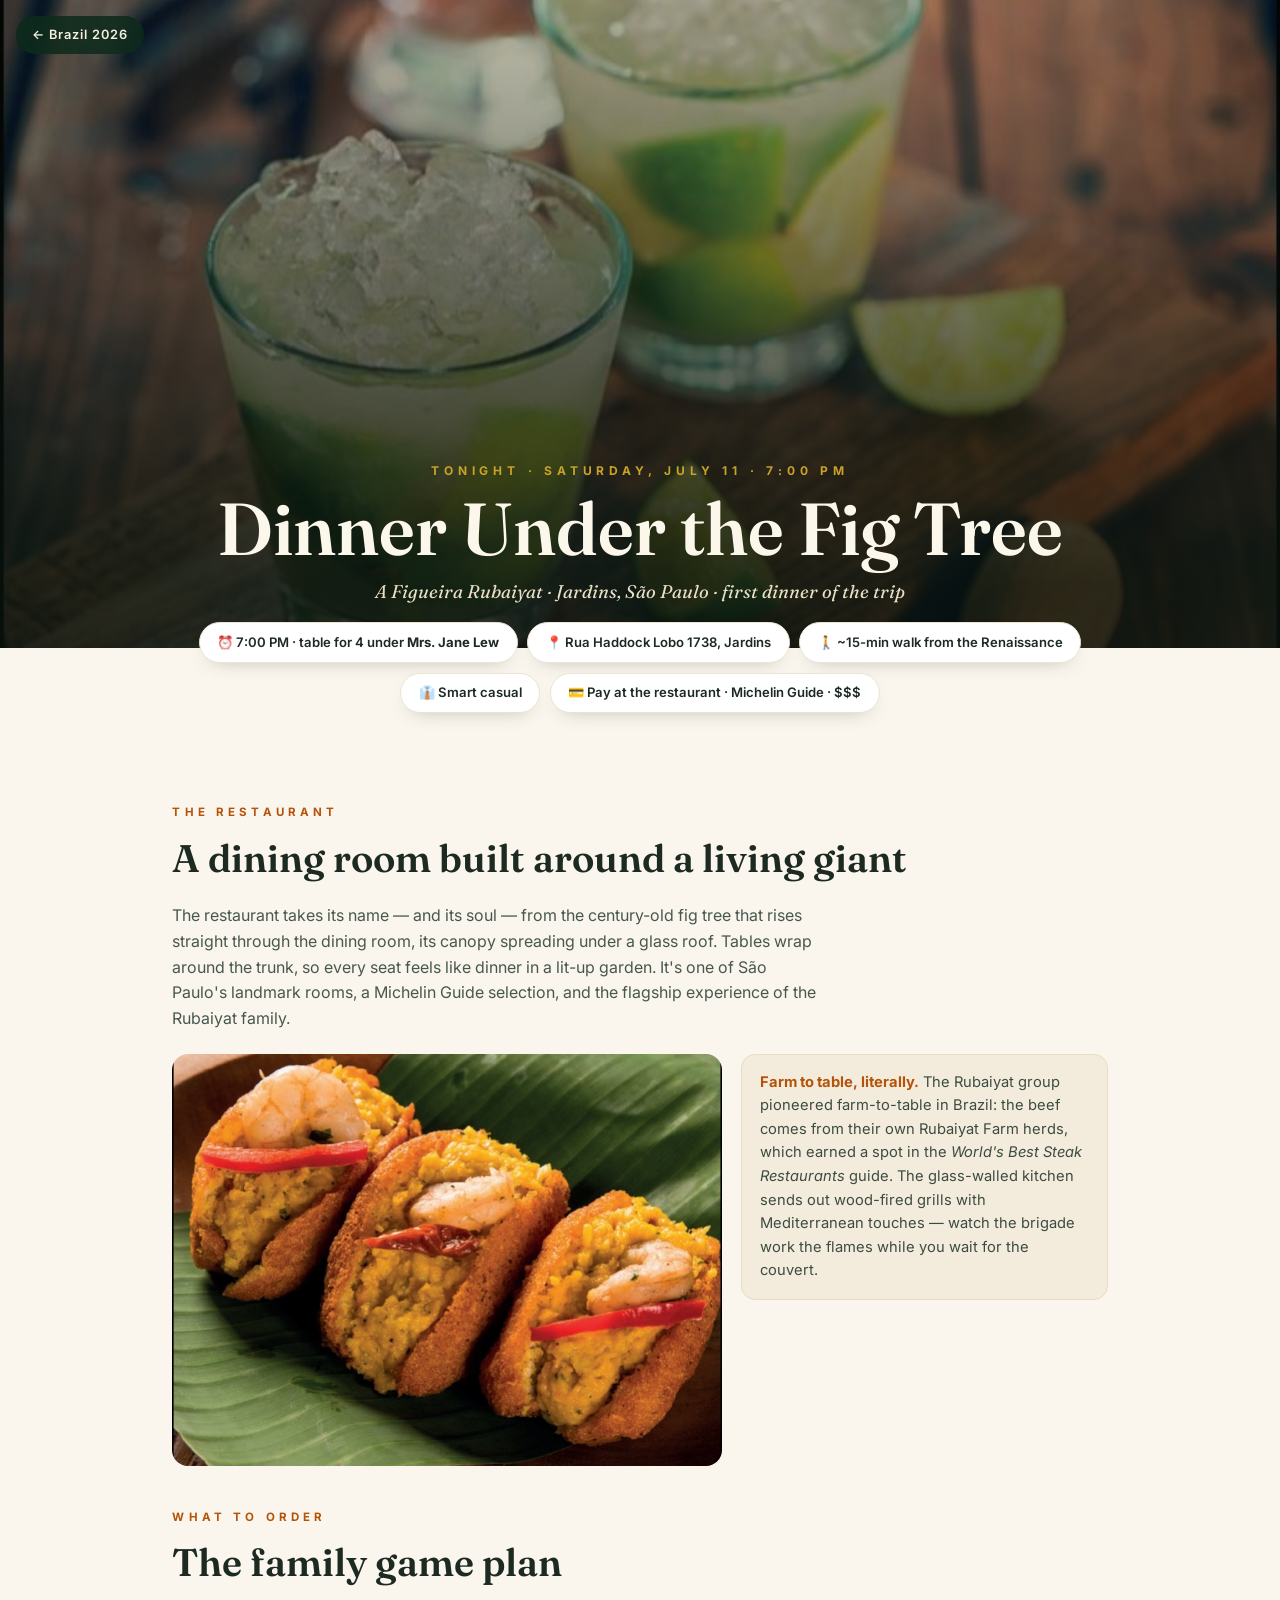
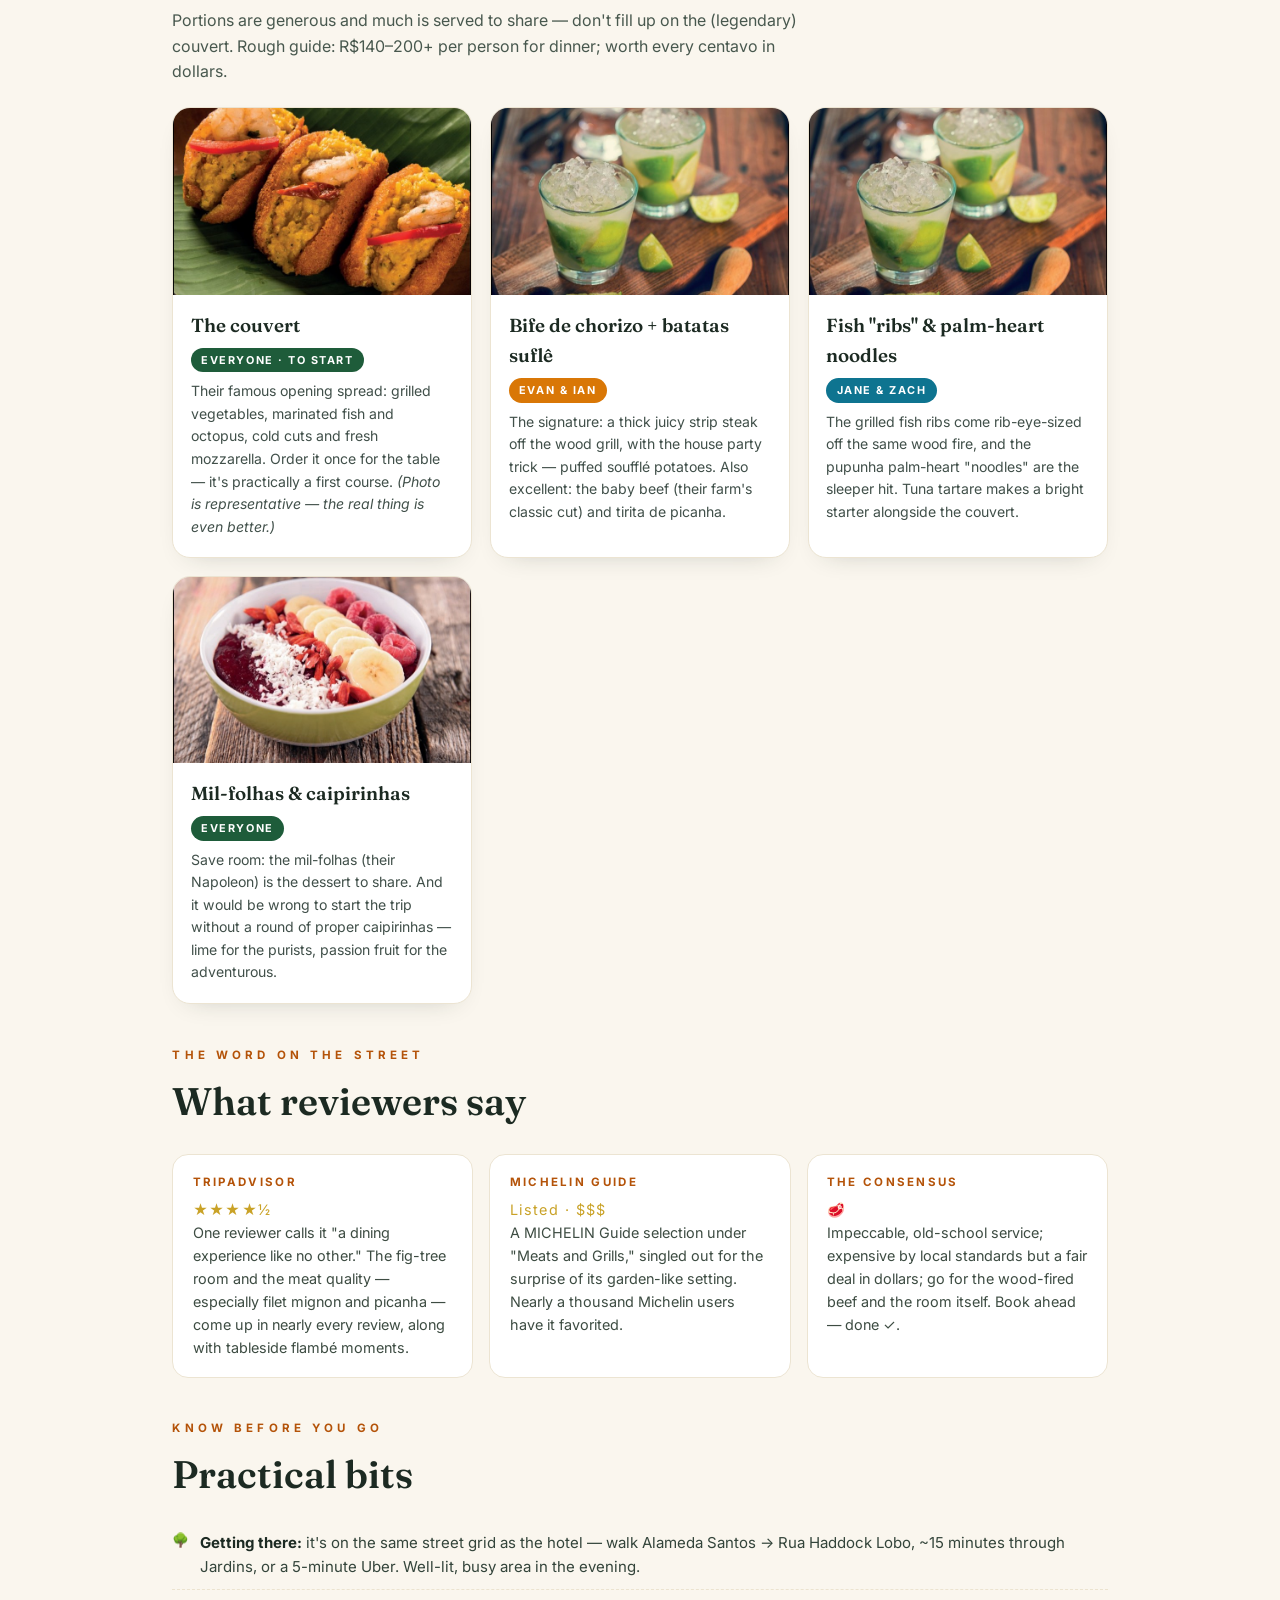
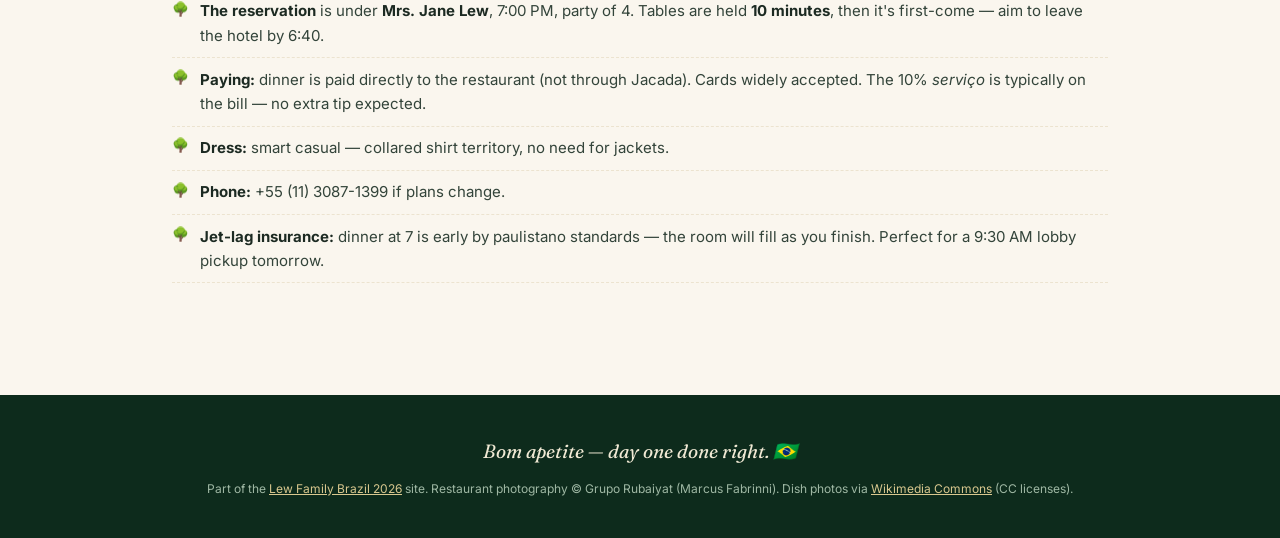
==== figueira-dinner.html @ ae5a6d8d "Add files via upload" ====
<!DOCTYPE html>
<html lang="en">
<head>
<meta charset="UTF-8">
<meta name="viewport" content="width=device-width, initial-scale=1.0">
<title>Dinner Under the Fig Tree — Figueira Rubaiyat · Brazil 2026</title>
<meta name="description" content="Tonight's dinner guide: Figueira Rubaiyat, São Paulo — what to order, what to know, how to get there.">
<link rel="preconnect" href="https://fonts.googleapis.com">
<link rel="preconnect" href="https://fonts.gstatic.com" crossorigin>
<link href="https://fonts.googleapis.com/css2?family=Fraunces:ital,opsz,wght@0,9..144,300;0,9..144,400;0,9..144,600;1,9..144,300&family=Inter:wght@300;400;500;600;700&display=swap" rel="stylesheet">
<link rel="icon" href="data:image/svg+xml,<svg xmlns='http://www.w3.org/2000/svg' viewBox='0 0 100 100'><text y='.9em' font-size='90'>🌳</text></svg>">
<style>
:root{--cream:#faf6ee;--cream2:#f3ecdd;--ink:#1c2a22;--ink-soft:#48584e;--green:#1e5c3a;--green-deep:#0d2b1c;
  --gold:#c9a227;--terra:#b45309;--sp:#d97706;--serif:'Fraunces',Georgia,serif;--sans:'Inter',system-ui,sans-serif}
*{margin:0;padding:0;box-sizing:border-box}
html{scroll-behavior:smooth}
body{font-family:var(--sans);background:var(--cream);color:var(--ink);line-height:1.6;-webkit-font-smoothing:antialiased}
img{display:block;max-width:100%}
a{color:var(--green)}

.back{position:fixed;top:1rem;left:1rem;z-index:20;background:rgba(13,43,28,.85);backdrop-filter:blur(8px);color:#f5efdf;
  text-decoration:none;font-size:.8rem;font-weight:600;letter-spacing:.08em;padding:.55rem 1rem;border-radius:999px}
.back:hover{background:var(--green)}

header{position:relative;min-height:72svh;display:flex;align-items:flex-end;color:#fbf7ea;overflow:hidden}
header .bg{position:absolute;inset:0;width:100%;height:100%;object-fit:cover}
header .shade{position:absolute;inset:0;background:linear-gradient(180deg,rgba(10,20,14,.25),rgba(8,18,12,.85) 90%)}
header .inner{position:relative;z-index:2;max-width:900px;margin:0 auto;padding:3rem 1.4rem 2.6rem;text-align:center;width:100%}
.kicker{font-size:.75rem;letter-spacing:.4em;text-transform:uppercase;color:var(--gold);font-weight:700}
h1{font-family:var(--serif);font-weight:600;font-size:clamp(2.4rem,7vw,4.6rem);line-height:1.05;margin:.6rem 0}
.sub{font-family:var(--serif);font-style:italic;font-size:1.15rem;color:#e8dfc6}

.facts{display:flex;flex-wrap:wrap;justify-content:center;gap:.6rem;max-width:1000px;margin:-1.6rem auto 0;position:relative;z-index:3;padding:0 1rem}
.fact{background:#fff;border:1px solid #ece4d2;border-radius:999px;padding:.55rem 1.1rem;font-size:.82rem;font-weight:600;box-shadow:0 8px 20px -12px rgba(28,42,34,.35)}
.fact span{color:var(--terra)}

main{max-width:980px;margin:0 auto;padding:3rem 1.4rem}
.eyebrow{font-size:.72rem;letter-spacing:.36em;text-transform:uppercase;color:var(--terra);font-weight:700;margin-top:2.6rem}
h2{font-family:var(--serif);font-weight:600;font-size:clamp(1.6rem,4vw,2.4rem);margin:.4rem 0 .9rem}
p.lede{color:var(--ink-soft);max-width:65ch}

.duo{display:grid;grid-template-columns:1.2fr .8fr;gap:1.2rem;margin-top:1.4rem;align-items:start}
@media(max-width:760px){.duo{grid-template-columns:1fr}}
.duo img{border-radius:16px;width:100%;aspect-ratio:4/3;object-fit:cover}
.note{background:var(--cream2);border:1px solid #e7dcc2;border-radius:14px;padding:1rem 1.1rem;font-size:.92rem;color:#3d4c42}
.note b{color:var(--terra)}

.dishes{display:grid;grid-template-columns:repeat(auto-fit,minmax(270px,1fr));gap:1.1rem;margin-top:1.4rem}
.dish{background:#fff;border:1px solid #ece4d2;border-radius:18px;overflow:hidden;box-shadow:0 10px 26px -18px rgba(28,42,34,.3)}
.dish img{width:100%;aspect-ratio:16/10;object-fit:cover}
.dish .tx{padding:1rem 1.1rem 1.2rem}
.dish h3{font-family:var(--serif);font-size:1.18rem;font-weight:600}
.dish .who{display:inline-block;font-size:.68rem;font-weight:700;letter-spacing:.14em;text-transform:uppercase;color:#fff;background:var(--sp);
  border-radius:999px;padding:.22rem .65rem;margin:.45rem 0 .5rem}
.dish .who.sea{background:#0e7490}
.dish .who.all{background:var(--green)}
.dish p{font-size:.88rem;color:#41504a}

.reviews{display:grid;grid-template-columns:repeat(auto-fit,minmax(250px,1fr));gap:1rem;margin-top:1.4rem}
.rev{background:#fff;border:1px solid #ece4d2;border-radius:16px;padding:1.1rem 1.2rem;font-size:.9rem;color:#3d4c42}
.rev b{display:block;font-size:.72rem;letter-spacing:.2em;text-transform:uppercase;color:var(--terra);margin-bottom:.4rem}
.rev .stars{color:var(--gold);letter-spacing:.1em}

ul.know{list-style:none;margin-top:1rem}
ul.know li{padding:.6rem 0 .6rem 1.7rem;position:relative;border-bottom:1px dashed #ece3cf;font-size:.94rem;color:#33443a}
ul.know li::before{content:'🌳';position:absolute;left:0;top:.55rem;font-size:.85rem}
ul.know li b{color:var(--ink)}

footer{margin-top:4rem;background:var(--green-deep);color:#9fb8a4;text-align:center;padding:2.4rem 1.4rem;font-size:.75rem;line-height:1.8}
footer a{color:#d9c88f}
.sig{font-family:var(--serif);font-style:italic;font-size:1.2rem;color:#f0e9d4;margin-bottom:.6rem}
</style>
</head>
<body>

<a class="back" href="index.html">← Brazil 2026</a>

<header>
  <img class="bg" src="https://gruporubaiyat.com/api/uploads/ambiente-figueira-marcus-fabrinni-12_25.webp"
       onerror="this.onerror=null;this.src='assets/caipirinha.jpg'" alt="The dining room built around the century-old fig tree">
  <div class="shade"></div>
  <div class="inner">
    <div class="kicker">Tonight · Saturday, July 11 · 7:00 PM</div>
    <h1>Dinner Under the Fig&nbsp;Tree</h1>
    <div class="sub">A Figueira Rubaiyat · Jardins, São Paulo · first dinner of the trip</div>
  </div>
</header>

<div class="facts">
  <div class="fact"><span>⏰</span> 7:00 PM · table for 4 under <b>Mrs. Jane Lew</b></div>
  <div class="fact"><span>📍</span> Rua Haddock Lobo 1738, Jardins</div>
  <div class="fact"><span>🚶</span> ~15-min walk from the Renaissance</div>
  <div class="fact"><span>👔</span> Smart casual</div>
  <div class="fact"><span>💳</span> Pay at the restaurant · Michelin Guide · $$$</div>
</div>

<main>
  <div class="eyebrow">The Restaurant</div>
  <h2>A dining room built around a living giant</h2>
  <p class="lede">The restaurant takes its name — and its soul — from the century-old fig tree that rises straight through the dining room, its canopy spreading under a glass roof. Tables wrap around the trunk, so every seat feels like dinner in a lit-up garden. It's one of São Paulo's landmark rooms, a Michelin Guide selection, and the flagship experience of the Rubaiyat family.</p>
  <div class="duo">
    <img src="https://gruporubaiyat.com/api/uploads/forno-figueira-marcus-fabrinni-4-12_25.webp"
         onerror="this.onerror=null;this.src='assets/street-food.jpg'" alt="The wood-fired oven and glass-walled kitchen">
    <div class="note"><b>Farm to table, literally.</b> The Rubaiyat group pioneered farm-to-table in Brazil: the beef comes from their own Rubaiyat Farm herds, which earned a spot in the <i>World's Best Steak Restaurants</i> guide. The glass-walled kitchen sends out wood-fired grills with Mediterranean touches — watch the brigade work the flames while you wait for the couvert.</div>
  </div>

  <div class="eyebrow">What to Order</div>
  <h2>The family game plan</h2>
  <p class="lede">Portions are generous and much is served to share — don't fill up on the (legendary) couvert. Rough guide: R$140–200+ per person for dinner; worth every centavo in dollars.</p>
  <div class="dishes">
    <div class="dish">
      <img src="https://commons.wikimedia.org/wiki/Special:FilePath/Antipasti2.JPG?width=900"
           onerror="this.onerror=null;this.src='assets/street-food.jpg'" alt="Antipasto-style platter with marinated seafood, mozzarella and vegetables (representative)">
      <div class="tx"><h3>The couvert</h3><span class="who all">Everyone · to start</span>
      <p>Their famous opening spread: grilled vegetables, marinated fish and octopus, cold cuts and fresh mozzarella. Order it once for the table — it's practically a first course. <i>(Photo is representative — the real thing is even better.)</i></p></div>
    </div>
    <div class="dish">
      <img src="https://commons.wikimedia.org/wiki/Special:FilePath/Bife_de_chorizo_a_punto_02.jpg?width=900"
           onerror="this.onerror=null;this.src='assets/caipirinha.jpg'" alt="Bife de chorizo">
      <div class="tx"><h3>Bife de chorizo + batatas suflê</h3><span class="who">Evan &amp; Ian</span>
      <p>The signature: a thick juicy strip steak off the wood grill, with the house party trick — puffed soufflé potatoes. Also excellent: the baby beef (their farm's classic cut) and tirita de picanha.</p></div>
    </div>
    <div class="dish">
      <img src="https://commons.wikimedia.org/wiki/Special:FilePath/Picanha_brazil.JPG?width=900"
           onerror="this.onerror=null;this.src='assets/caipirinha.jpg'" alt="Picanha plated">
      <div class="tx"><h3>Fish "ribs" &amp; palm-heart noodles</h3><span class="who sea">Jane &amp; Zach</span>
      <p>The grilled fish ribs come rib-eye-sized off the same wood fire, and the pupunha palm-heart "noodles" are the sleeper hit. Tuna tartare makes a bright starter alongside the couvert.</p></div>
    </div>
    <div class="dish">
      <img src="https://commons.wikimedia.org/wiki/Special:FilePath/Mille-feuille_structure.jpg?width=900"
           onerror="this.onerror=null;this.src='assets/acai-bowl.jpg'" alt="Mille-feuille layers">
      <div class="tx"><h3>Mil-folhas &amp; caipirinhas</h3><span class="who all">Everyone</span>
      <p>Save room: the mil-folhas (their Napoleon) is the dessert to share. And it would be wrong to start the trip without a round of proper caipirinhas — lime for the purists, passion fruit for the adventurous.</p></div>
    </div>
  </div>

  <div class="eyebrow">The Word on the Street</div>
  <h2>What reviewers say</h2>
  <div class="reviews">
    <div class="rev"><b>Tripadvisor</b><span class="stars">★★★★½</span><br>One reviewer calls it "a dining experience like no other." The fig-tree room and the meat quality — especially filet mignon and picanha — come up in nearly every review, along with tableside flambé moments.</div>
    <div class="rev"><b>Michelin Guide</b><span class="stars">Listed · $$$</span><br>A MICHELIN Guide selection under "Meats and Grills," singled out for the surprise of its garden-like setting. Nearly a thousand Michelin users have it favorited.</div>
    <div class="rev"><b>The consensus</b><span class="stars">🥩</span><br>Impeccable, old-school service; expensive by local standards but a fair deal in dollars; go for the wood-fired beef and the room itself. Book ahead — done ✓.</div>
  </div>

  <div class="eyebrow">Know Before You Go</div>
  <h2>Practical bits</h2>
  <ul class="know">
    <li><b>Getting there:</b> it's on the same street grid as the hotel — walk Alameda Santos → Rua Haddock Lobo, ~15 minutes through Jardins, or a 5-minute Uber. Well-lit, busy area in the evening.</li>
    <li><b>The reservation</b> is under <b>Mrs. Jane Lew</b>, 7:00 PM, party of 4. Tables are held <b>10 minutes</b>, then it's first-come — aim to leave the hotel by 6:40.</li>
    <li><b>Paying:</b> dinner is paid directly to the restaurant (not through Jacada). Cards widely accepted. The 10% <i>serviço</i> is typically on the bill — no extra tip expected.</li>
    <li><b>Dress:</b> smart casual — collared shirt territory, no need for jackets.</li>
    <li><b>Phone:</b> +55 (11) 3087-1399 if plans change.</li>
    <li><b>Jet-lag insurance:</b> dinner at 7 is early by paulistano standards — the room will fill as you finish. Perfect for a 9:30 AM lobby pickup tomorrow.</li>
  </ul>
</main>

<footer>
  <div class="sig">Bom apetite — day one done right. 🇧🇷</div>
  Part of the <a href="index.html">Lew Family Brazil 2026</a> site. Restaurant photography © Grupo Rubaiyat (Marcus Fabrinni).
  Dish photos via <a href="https://commons.wikimedia.org">Wikimedia Commons</a> (CC licenses).
</footer>

</body>
</html>
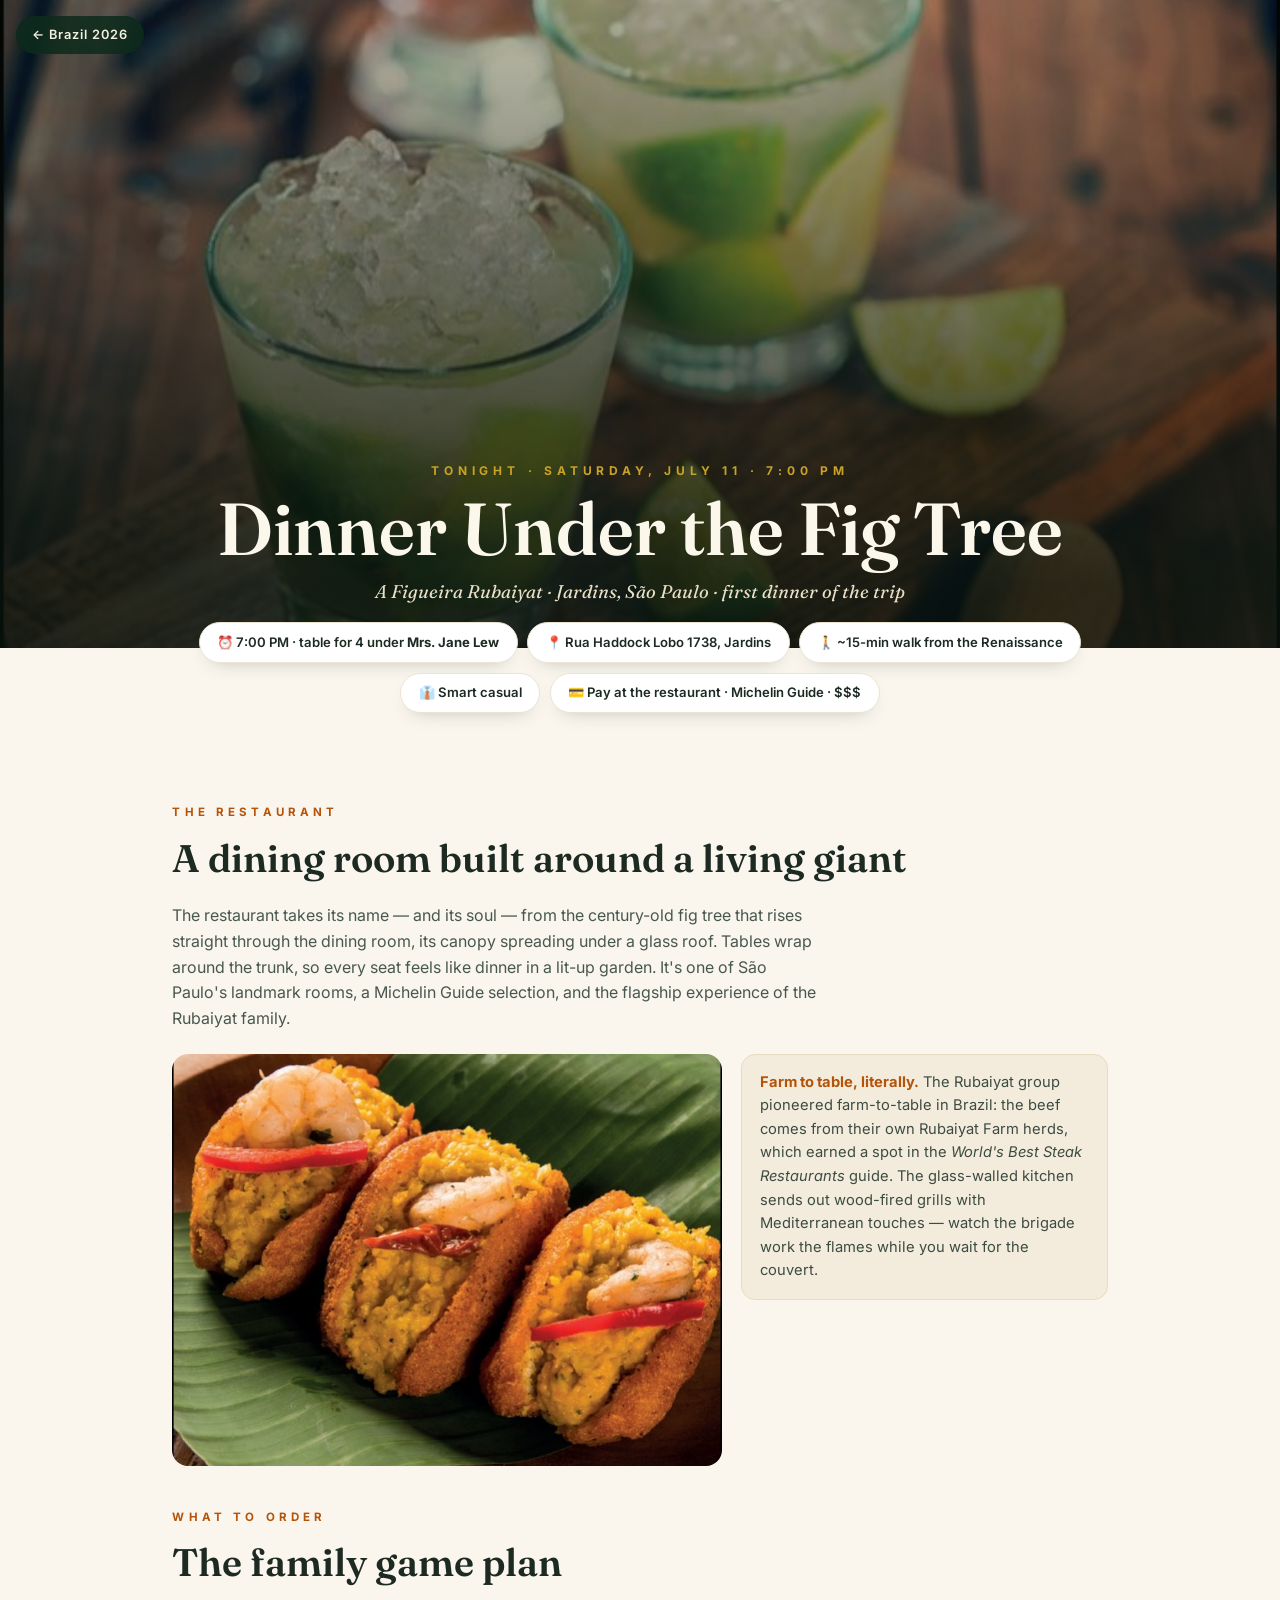
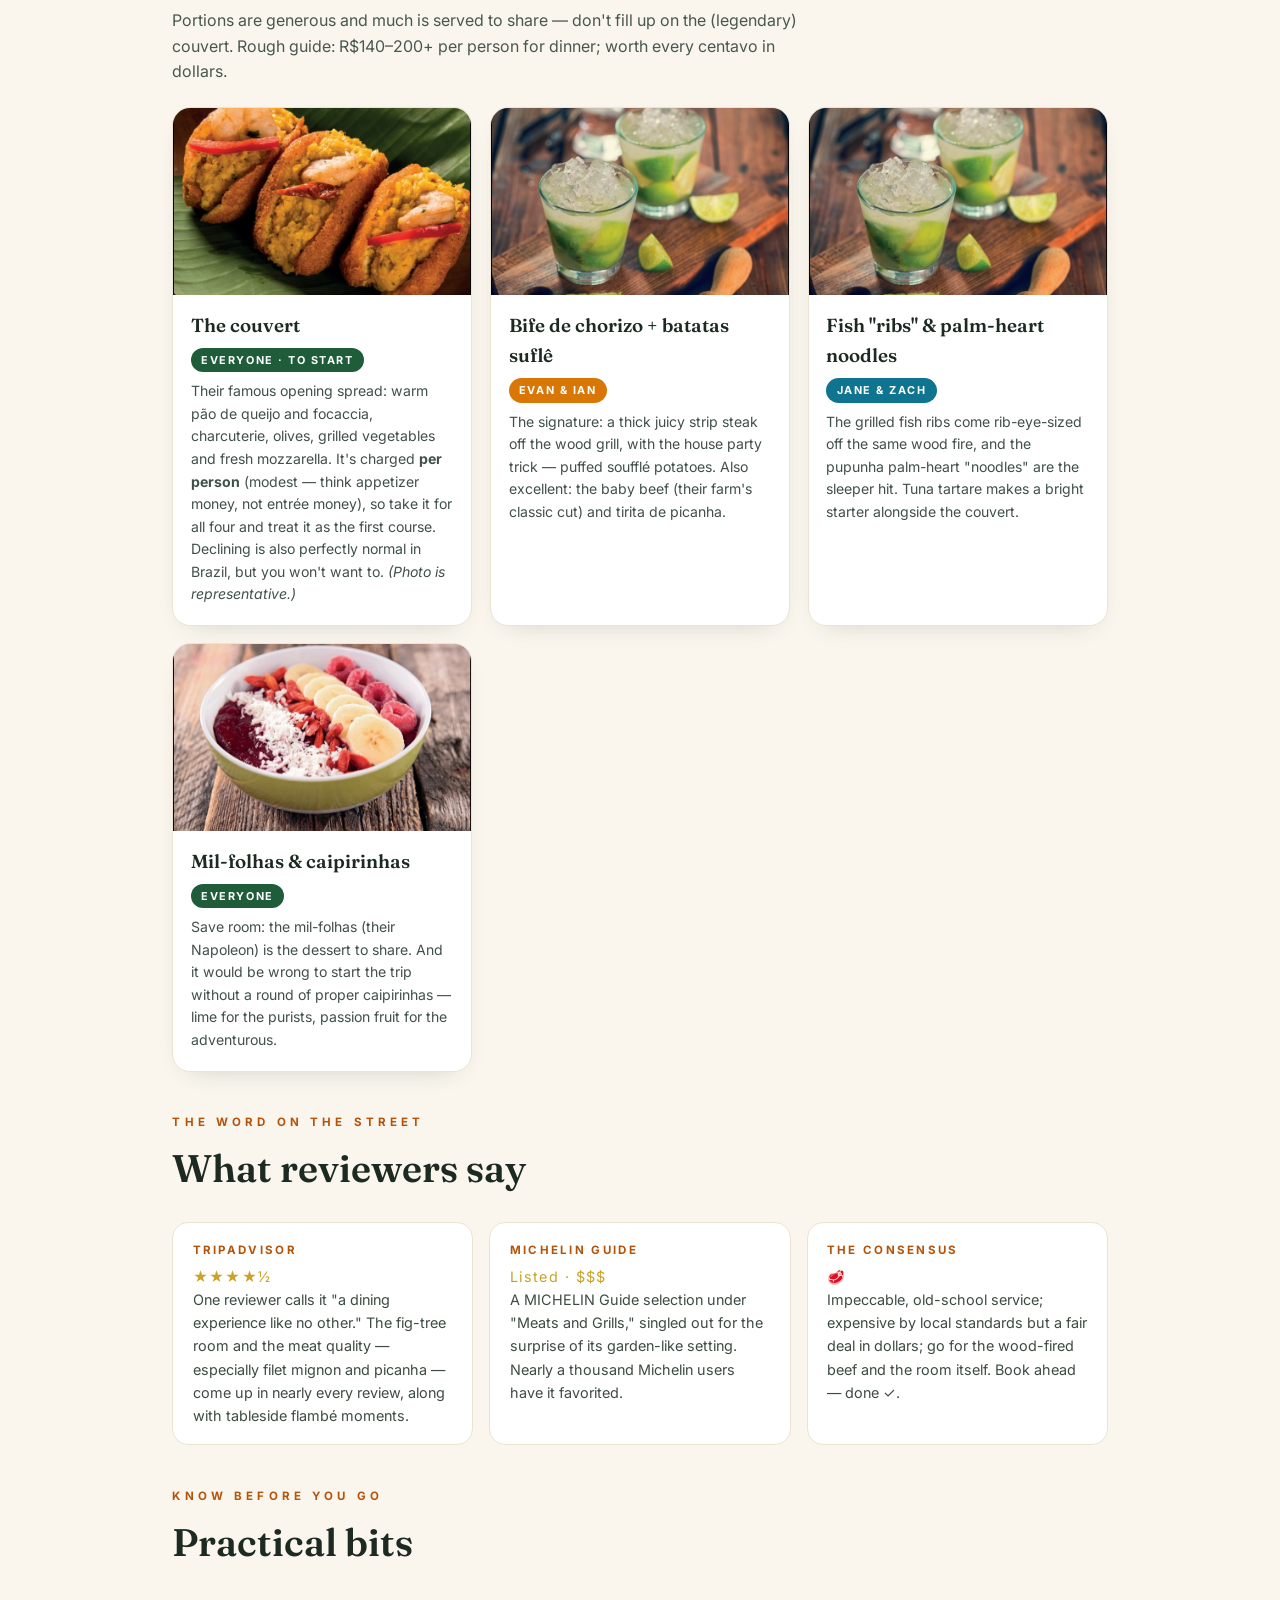
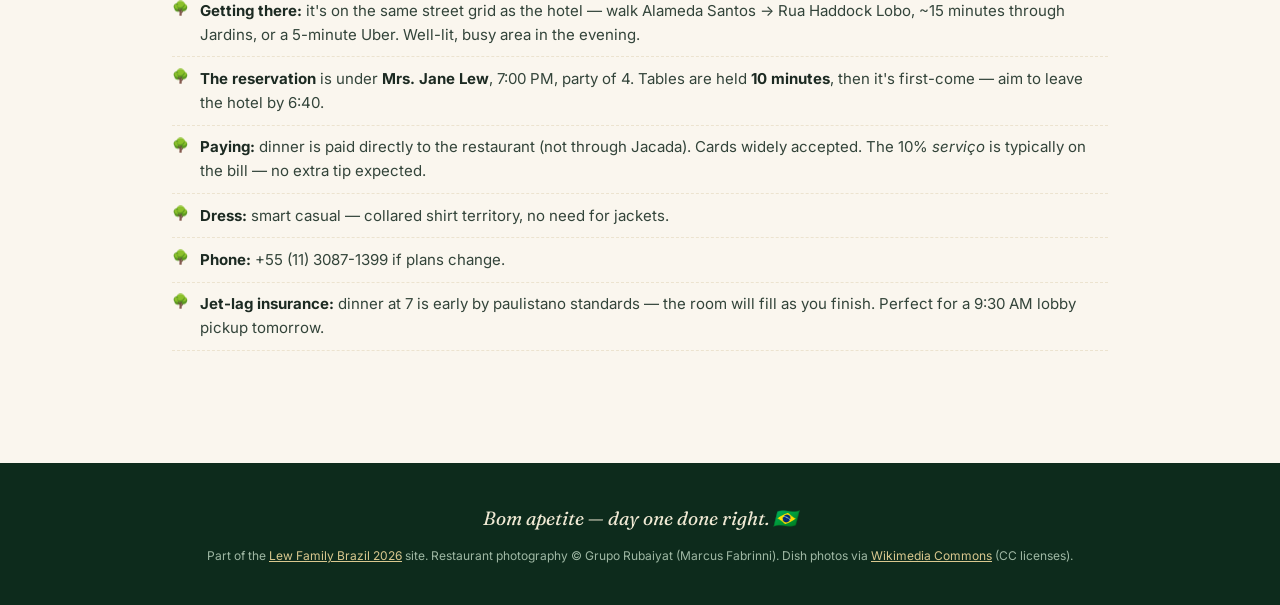
==== commit 9fc9b997: "Add files via upload" ====
--- a/figueira-dinner.html
+++ b/figueira-dinner.html
@@ -112,7 +112,7 @@
       <img src="https://commons.wikimedia.org/wiki/Special:FilePath/Antipasti2.JPG?width=900"
            onerror="this.onerror=null;this.src='assets/street-food.jpg'" alt="Antipasto-style platter with marinated seafood, mozzarella and vegetables (representative)">
       <div class="tx"><h3>The couvert</h3><span class="who all">Everyone · to start</span>
-      <p>Their famous opening spread: grilled vegetables, marinated fish and octopus, cold cuts and fresh mozzarella. Order it once for the table — it's practically a first course. <i>(Photo is representative — the real thing is even better.)</i></p></div>
+      <p>Their famous opening spread: warm pão de queijo and focaccia, charcuterie, olives, grilled vegetables and fresh mozzarella. It's charged <b>per person</b> (modest — think appetizer money, not entrée money), so take it for all four and treat it as the first course. Declining is also perfectly normal in Brazil, but you won't want to. <i>(Photo is representative.)</i></p></div>
     </div>
     <div class="dish">
       <img src="https://commons.wikimedia.org/wiki/Special:FilePath/Bife_de_chorizo_a_punto_02.jpg?width=900"
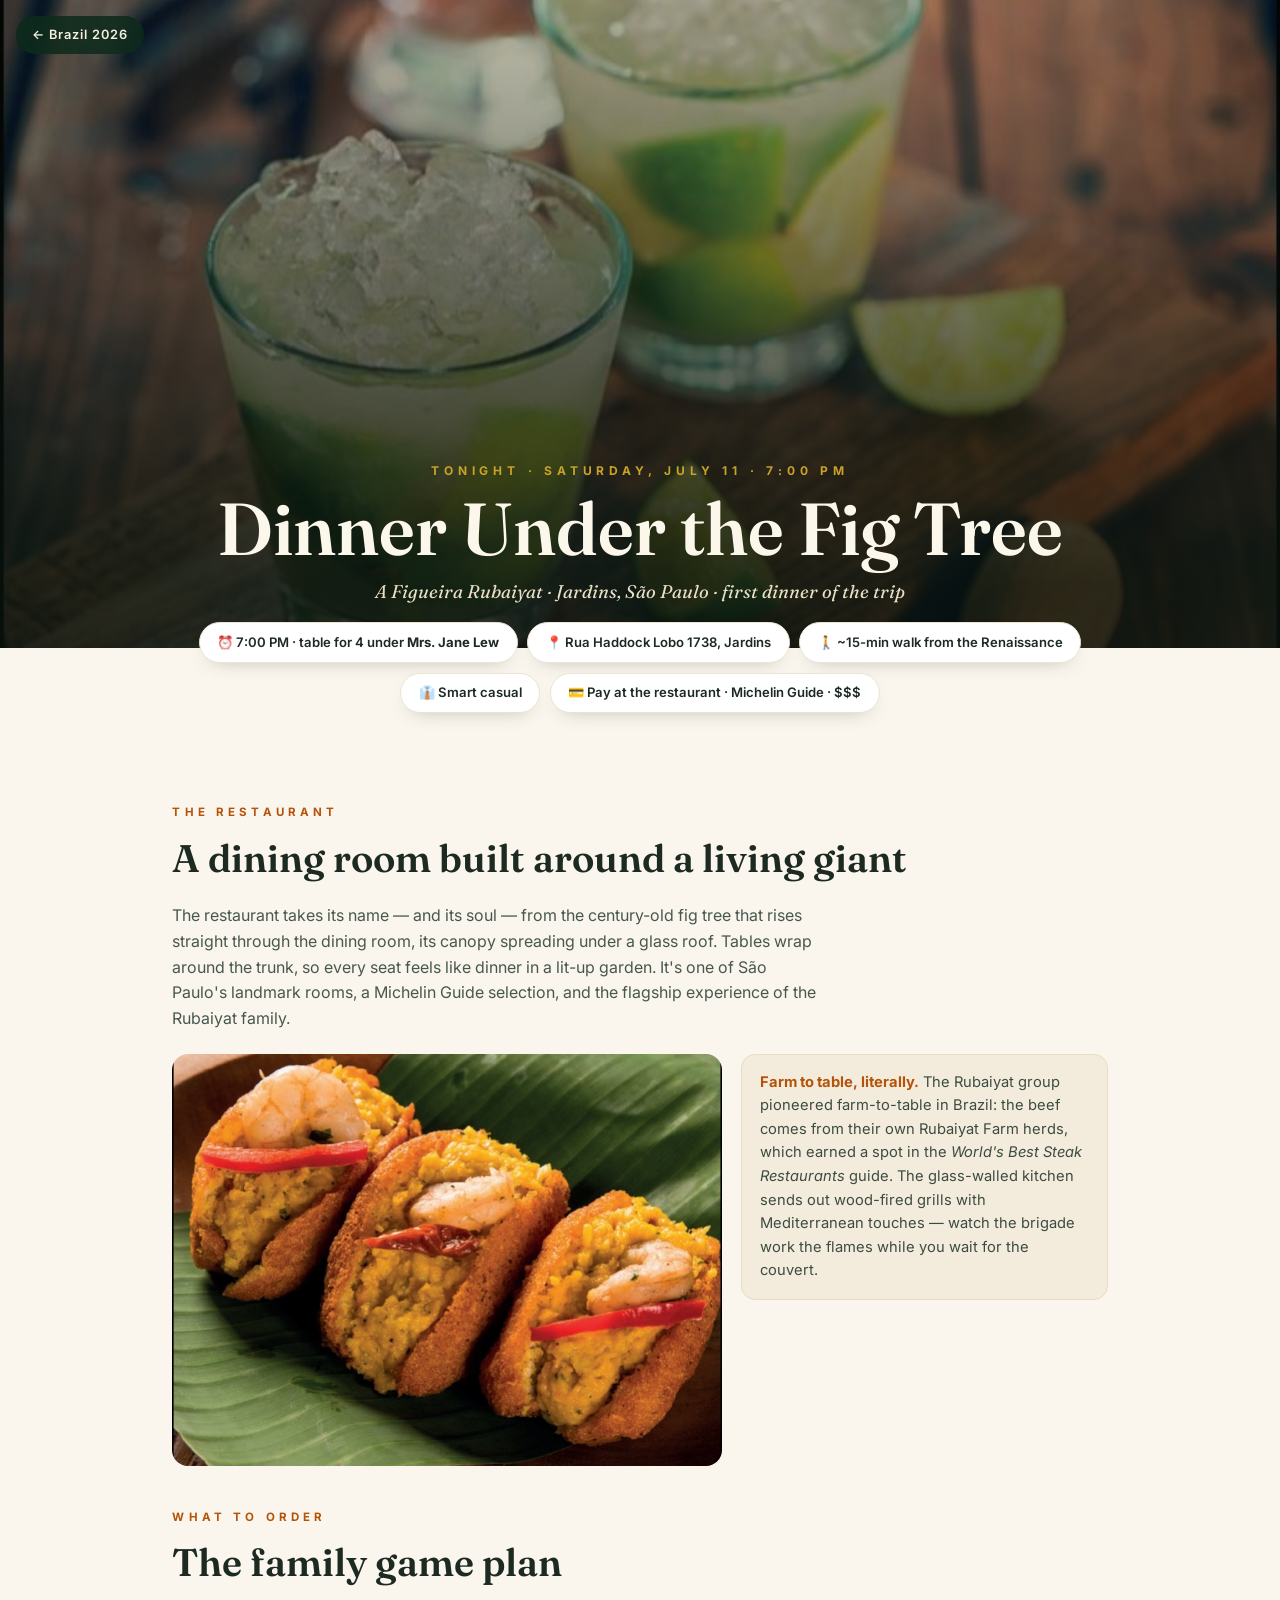
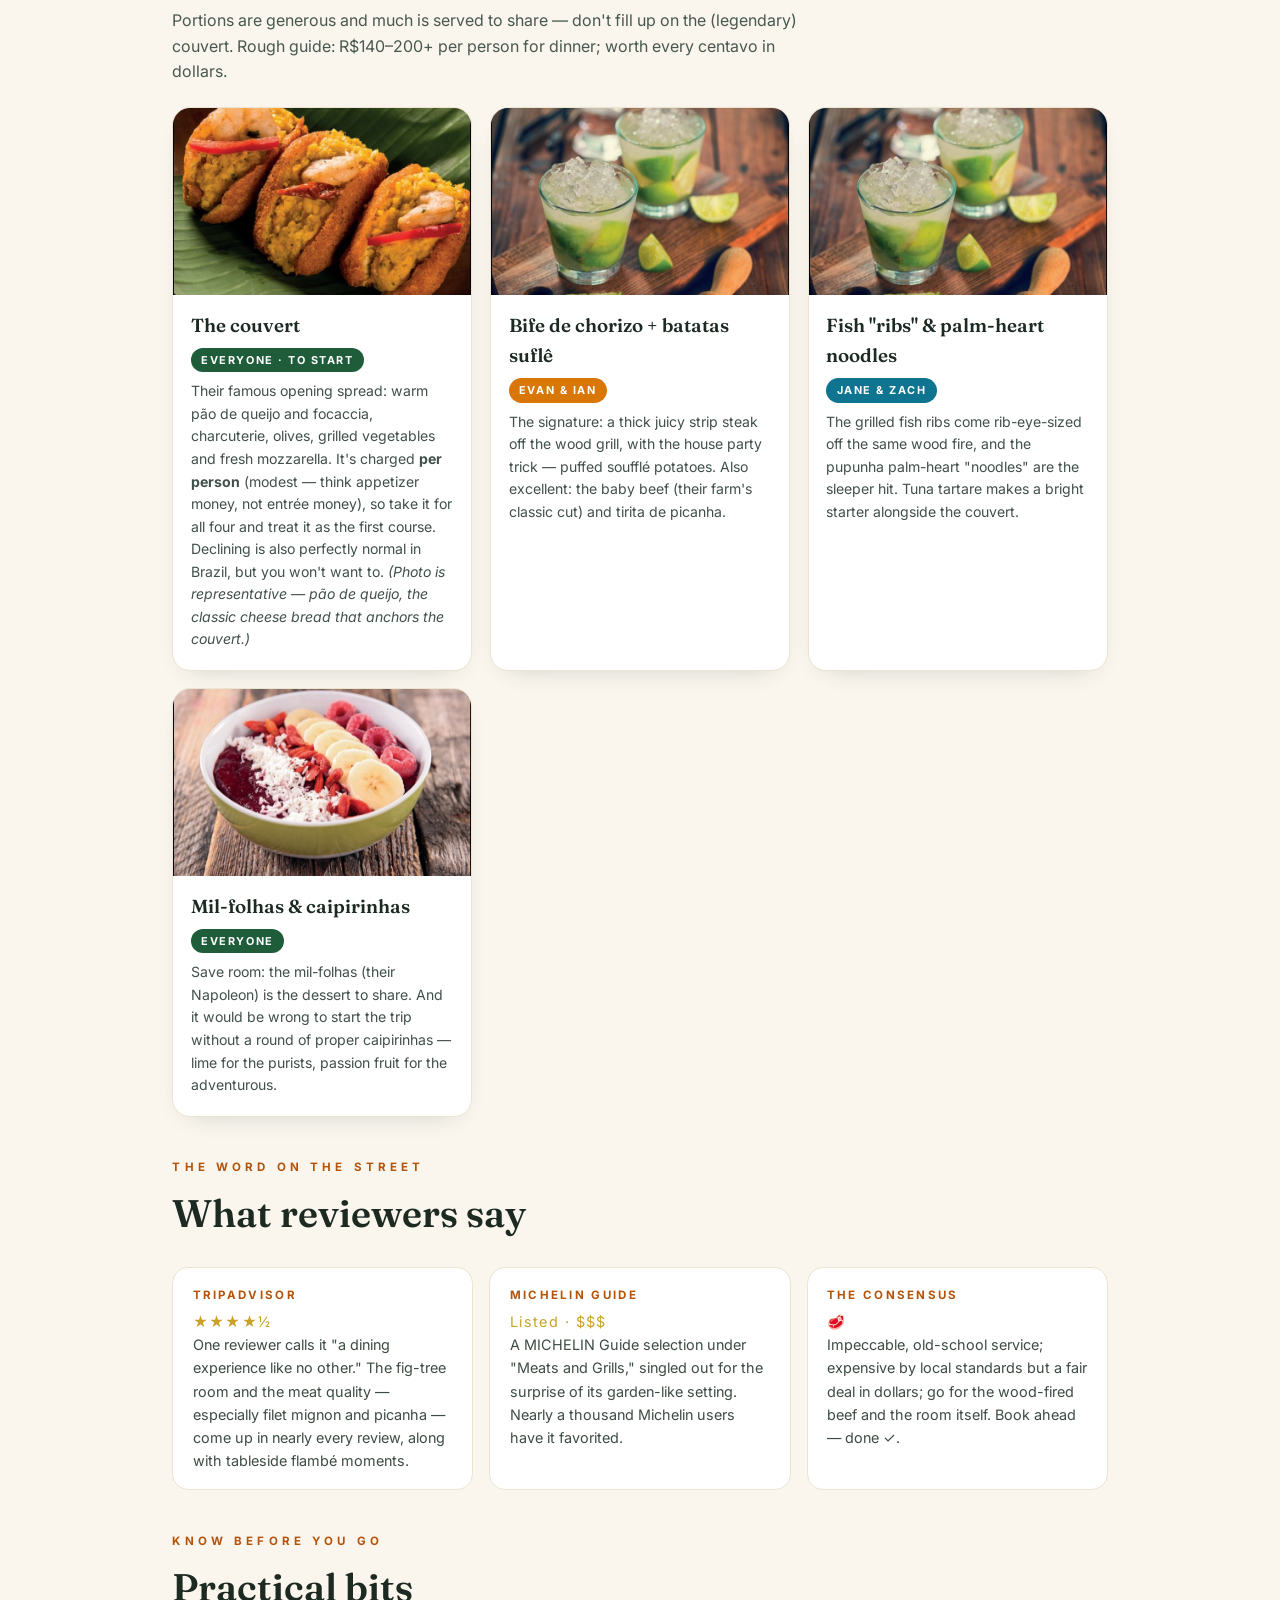
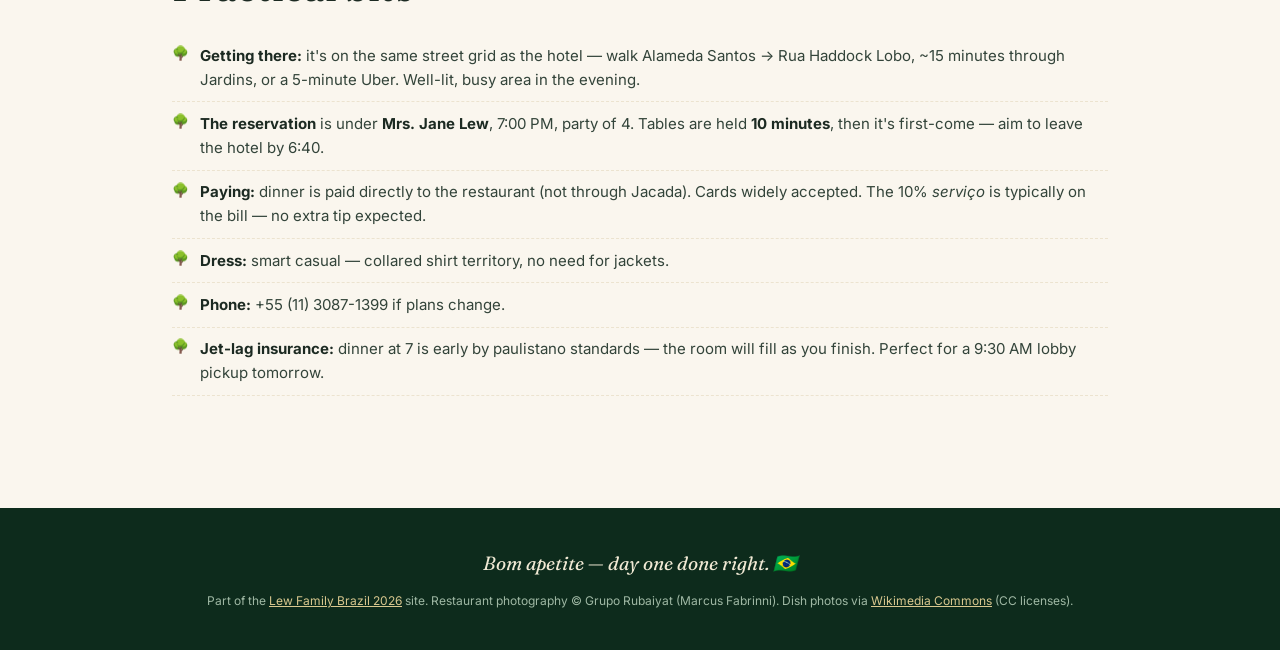
==== commit c1953767: "Update couvert photo to a proper representative image (pão de queijo) Co-authored-by: Copilot App <2" ====
--- a/figueira-dinner.html
+++ b/figueira-dinner.html
@@ -109,10 +109,10 @@
   <p class="lede">Portions are generous and much is served to share — don't fill up on the (legendary) couvert. Rough guide: R$140–200+ per person for dinner; worth every centavo in dollars.</p>
   <div class="dishes">
     <div class="dish">
-      <img src="https://commons.wikimedia.org/wiki/Special:FilePath/Antipasti2.JPG?width=900"
-           onerror="this.onerror=null;this.src='assets/street-food.jpg'" alt="Antipasto-style platter with marinated seafood, mozzarella and vegetables (representative)">
+      <img src="https://commons.wikimedia.org/wiki/Special:FilePath/P%C3%A3o_de_queijo.jpg?width=900"
+           onerror="this.onerror=null;this.src='assets/street-food.jpg'" alt="Warm pão de queijo, the classic Brazilian cheese bread served as part of the couvert">
       <div class="tx"><h3>The couvert</h3><span class="who all">Everyone · to start</span>
-      <p>Their famous opening spread: warm pão de queijo and focaccia, charcuterie, olives, grilled vegetables and fresh mozzarella. It's charged <b>per person</b> (modest — think appetizer money, not entrée money), so take it for all four and treat it as the first course. Declining is also perfectly normal in Brazil, but you won't want to. <i>(Photo is representative.)</i></p></div>
+      <p>Their famous opening spread: warm pão de queijo and focaccia, charcuterie, olives, grilled vegetables and fresh mozzarella. It's charged <b>per person</b> (modest — think appetizer money, not entrée money), so take it for all four and treat it as the first course. Declining is also perfectly normal in Brazil, but you won't want to. <i>(Photo is representative — pão de queijo, the classic cheese bread that anchors the couvert.)</i></p></div>
     </div>
     <div class="dish">
       <img src="https://commons.wikimedia.org/wiki/Special:FilePath/Bife_de_chorizo_a_punto_02.jpg?width=900"
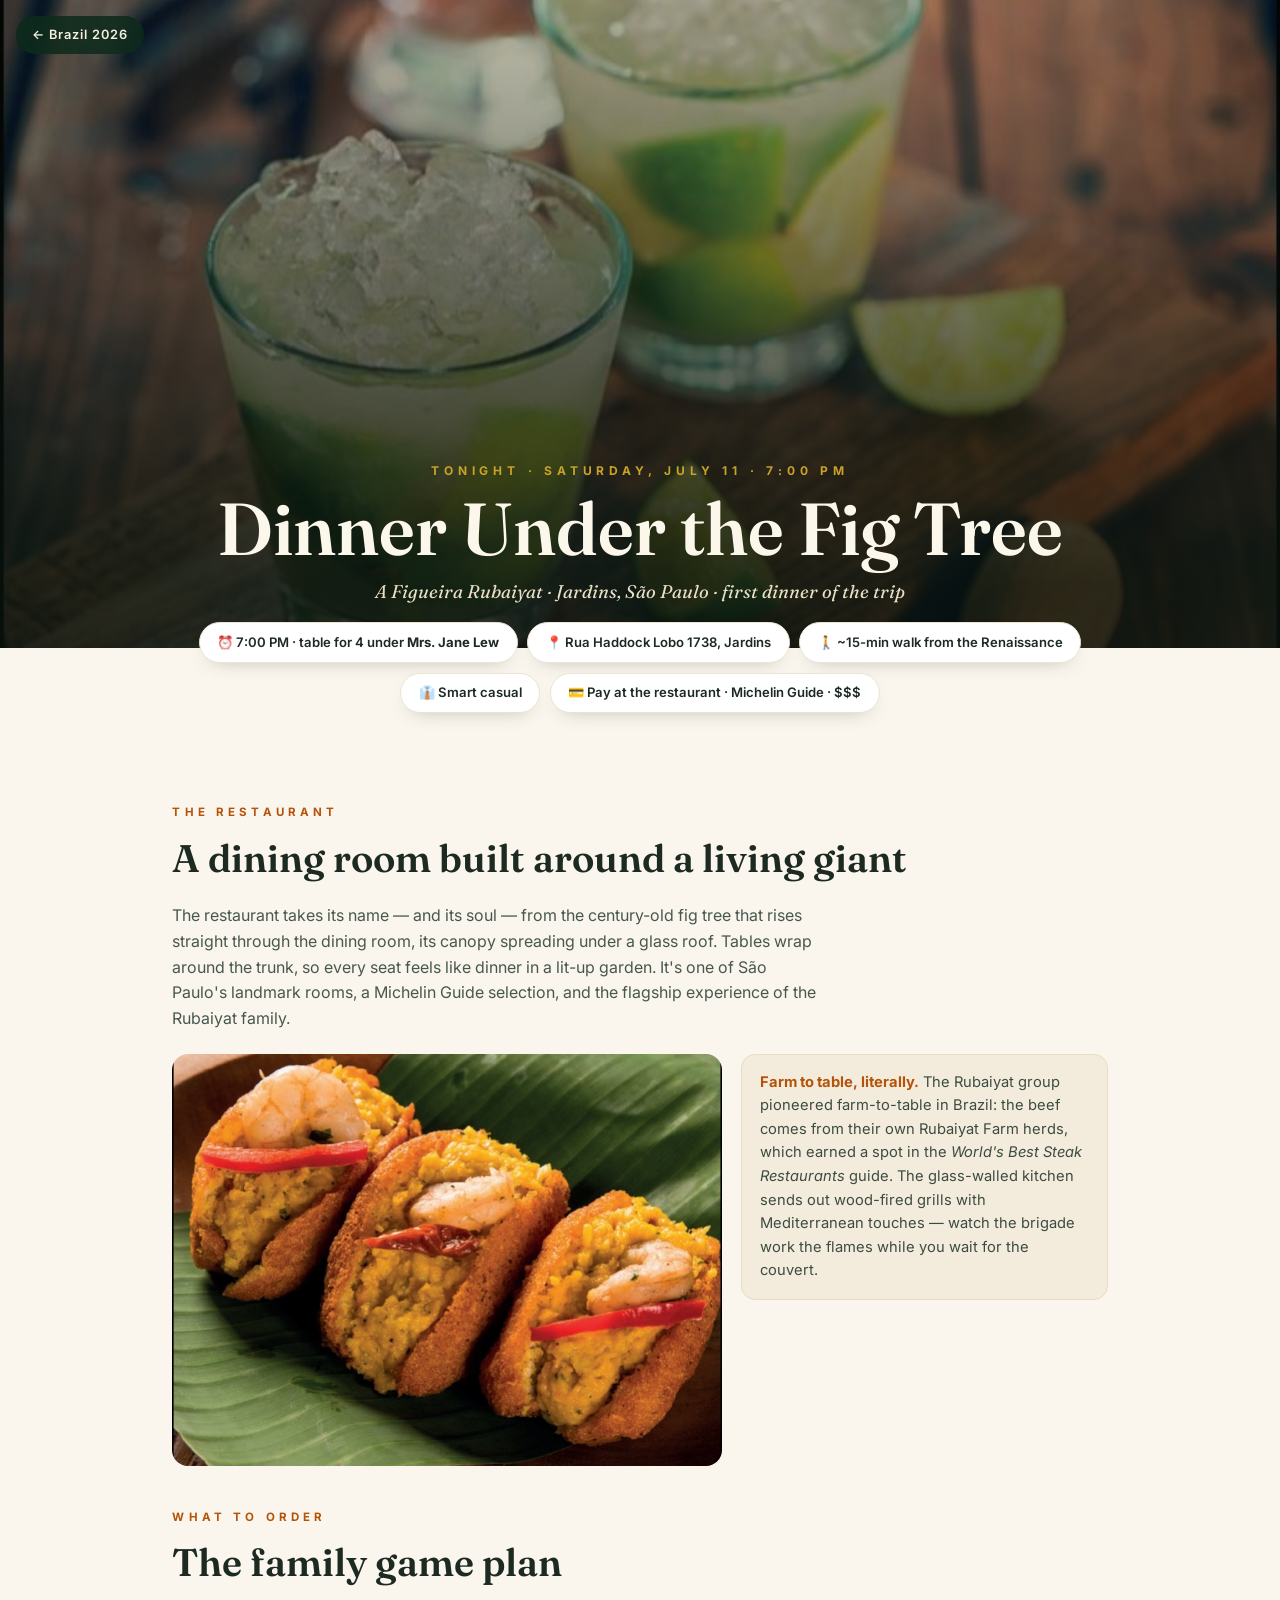
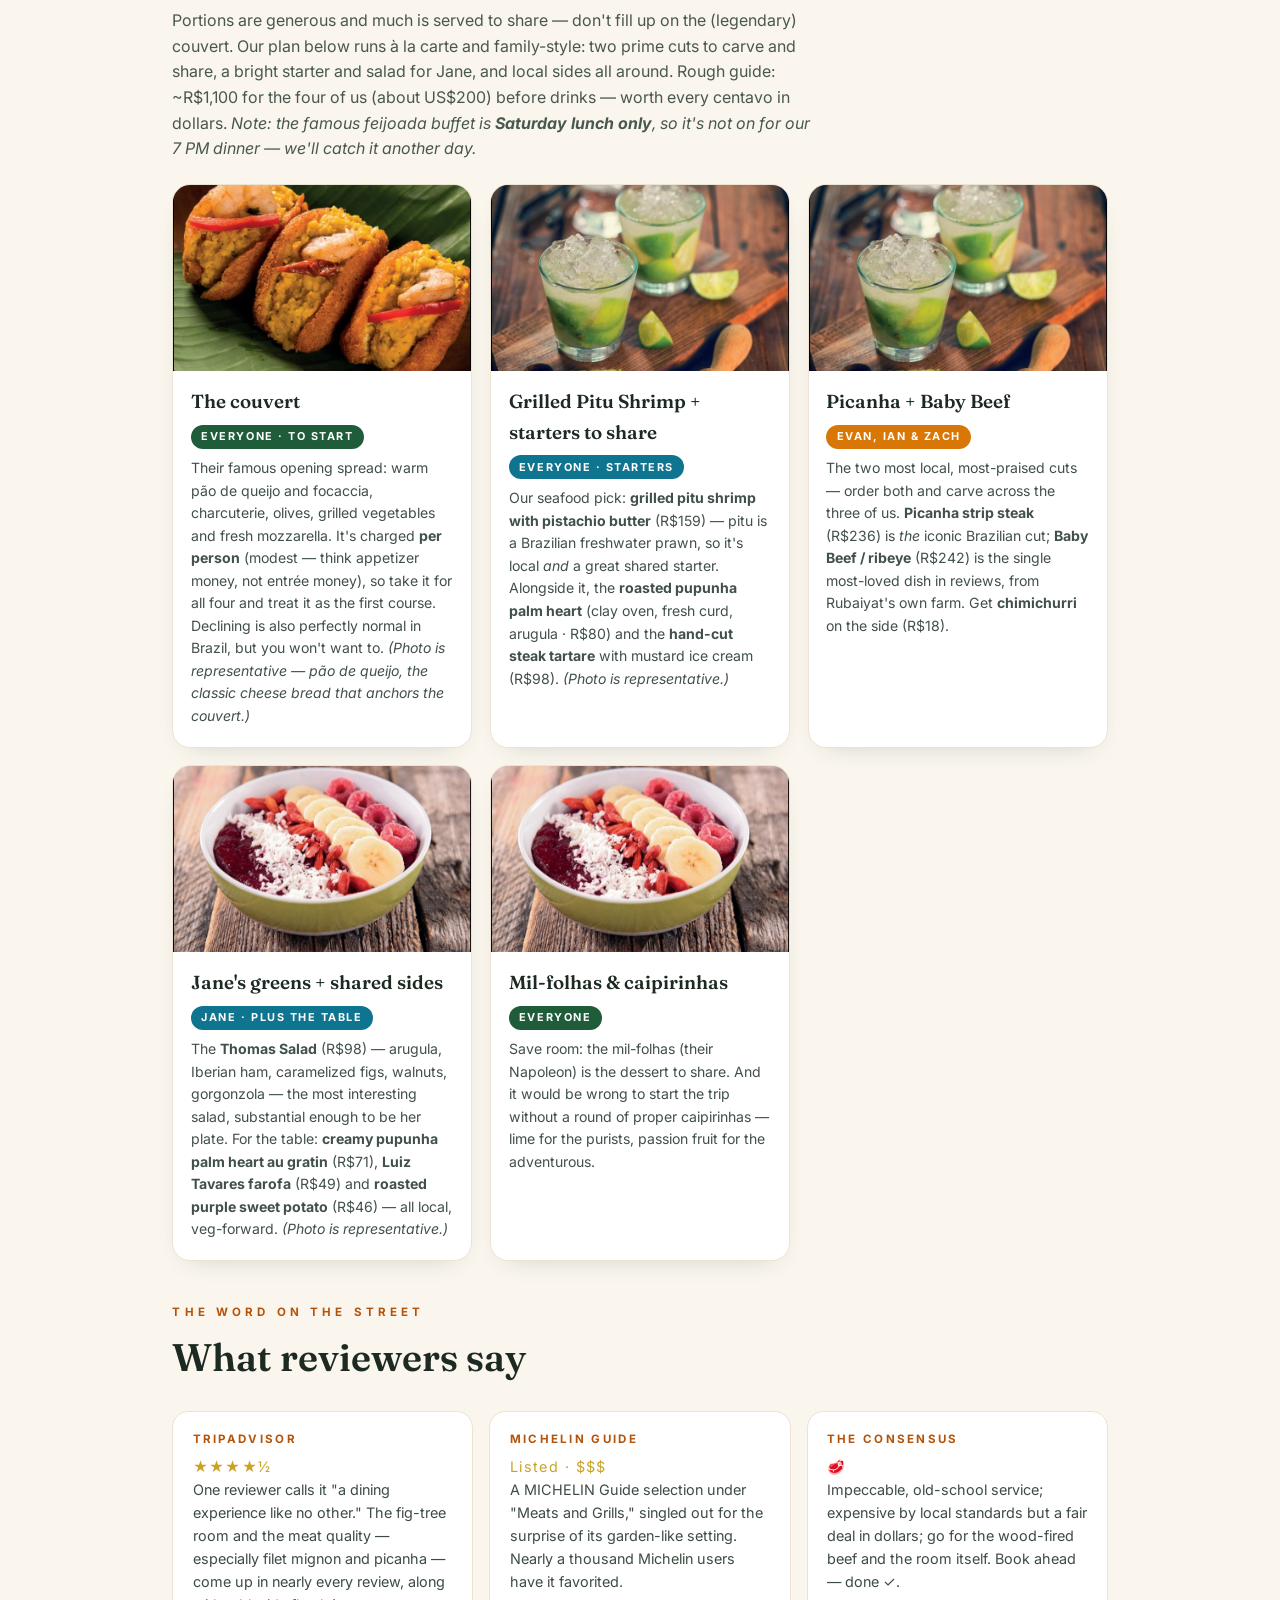
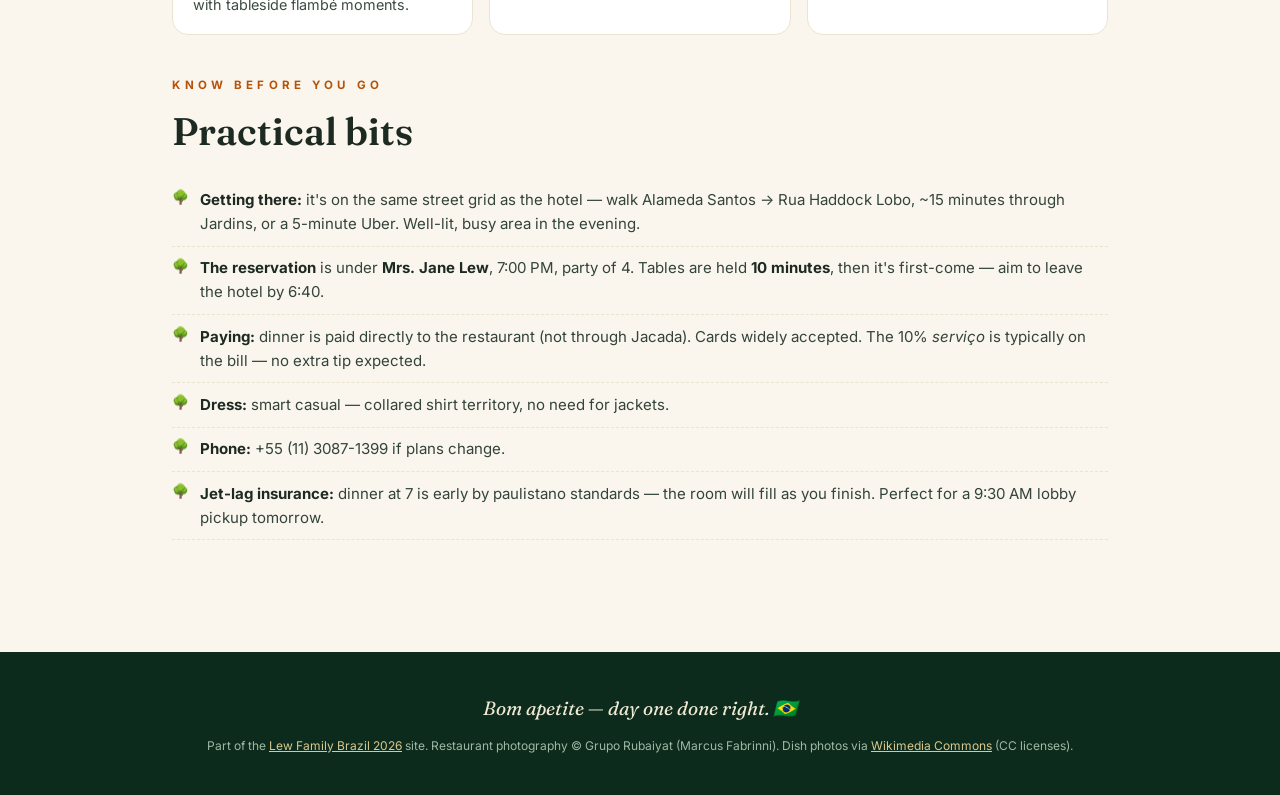
==== commit 9d233fff: "Rework dinner order plan: a la carte steaks, pitu shrimp, Jane's greens Feijoada is Saturday lunch o" ====
--- a/figueira-dinner.html
+++ b/figueira-dinner.html
@@ -106,7 +106,7 @@
 
   <div class="eyebrow">What to Order</div>
   <h2>The family game plan</h2>
-  <p class="lede">Portions are generous and much is served to share — don't fill up on the (legendary) couvert. Rough guide: R$140–200+ per person for dinner; worth every centavo in dollars.</p>
+  <p class="lede">Portions are generous and much is served to share — don't fill up on the (legendary) couvert. Our plan below runs à la carte and family-style: two prime cuts to carve and share, a bright starter and salad for Jane, and local sides all around. Rough guide: ~R$1,100 for the four of us (about US$200) before drinks — worth every centavo in dollars. <i>Note: the famous feijoada buffet is <b>Saturday lunch only</b>, so it's not on for our 7 PM dinner — we'll catch it another day.</i></p>
   <div class="dishes">
     <div class="dish">
       <img src="https://commons.wikimedia.org/wiki/Special:FilePath/P%C3%A3o_de_queijo.jpg?width=900"
@@ -115,16 +115,22 @@
       <p>Their famous opening spread: warm pão de queijo and focaccia, charcuterie, olives, grilled vegetables and fresh mozzarella. It's charged <b>per person</b> (modest — think appetizer money, not entrée money), so take it for all four and treat it as the first course. Declining is also perfectly normal in Brazil, but you won't want to. <i>(Photo is representative — pão de queijo, the classic cheese bread that anchors the couvert.)</i></p></div>
     </div>
     <div class="dish">
-      <img src="https://commons.wikimedia.org/wiki/Special:FilePath/Bife_de_chorizo_a_punto_02.jpg?width=900"
-           onerror="this.onerror=null;this.src='assets/caipirinha.jpg'" alt="Bife de chorizo">
-      <div class="tx"><h3>Bife de chorizo + batatas suflê</h3><span class="who">Evan &amp; Ian</span>
-      <p>The signature: a thick juicy strip steak off the wood grill, with the house party trick — puffed soufflé potatoes. Also excellent: the baby beef (their farm's classic cut) and tirita de picanha.</p></div>
+      <img src="https://commons.wikimedia.org/wiki/Special:FilePath/Grilled%20Garlic%20butter%20prawns%20with%20spicy%20prawn%20heads.jpg?width=900"
+           onerror="this.onerror=null;this.src='assets/caipirinha.jpg'" alt="Grilled prawns, representative of the pitu shrimp starter">
+      <div class="tx"><h3>Grilled Pitu Shrimp + starters to share</h3><span class="who sea">Everyone · starters</span>
+      <p>Our seafood pick: <b>grilled pitu shrimp with pistachio butter</b> (R$159) — pitu is a Brazilian freshwater prawn, so it's local <i>and</i> a great shared starter. Alongside it, the <b>roasted pupunha palm heart</b> (clay oven, fresh curd, arugula · R$80) and the <b>hand-cut steak tartare</b> with mustard ice cream (R$98). <i>(Photo is representative.)</i></p></div>
     </div>
     <div class="dish">
       <img src="https://commons.wikimedia.org/wiki/Special:FilePath/Picanha_brazil.JPG?width=900"
            onerror="this.onerror=null;this.src='assets/caipirinha.jpg'" alt="Picanha plated">
-      <div class="tx"><h3>Fish "ribs" &amp; palm-heart noodles</h3><span class="who sea">Jane &amp; Zach</span>
-      <p>The grilled fish ribs come rib-eye-sized off the same wood fire, and the pupunha palm-heart "noodles" are the sleeper hit. Tuna tartare makes a bright starter alongside the couvert.</p></div>
+      <div class="tx"><h3>Picanha + Baby Beef</h3><span class="who">Evan, Ian &amp; Zach</span>
+      <p>The two most local, most-praised cuts — order both and carve across the three of us. <b>Picanha strip steak</b> (R$236) is <i>the</i> iconic Brazilian cut; <b>Baby Beef / ribeye</b> (R$242) is the single most-loved dish in reviews, from Rubaiyat's own farm. Get <b>chimichurri</b> on the side (R$18).</p></div>
+    </div>
+    <div class="dish">
+      <img src="https://commons.wikimedia.org/wiki/Special:FilePath/Gorgonzola%20walnut%20salad%20(509127261).jpg?width=900"
+           onerror="this.onerror=null;this.src='assets/acai-bowl.jpg'" alt="Arugula salad with walnuts and gorgonzola, representative of the Thomas Salad">
+      <div class="tx"><h3>Jane's greens + shared sides</h3><span class="who sea">Jane · plus the table</span>
+      <p>The <b>Thomas Salad</b> (R$98) — arugula, Iberian ham, caramelized figs, walnuts, gorgonzola — the most interesting salad, substantial enough to be her plate. For the table: <b>creamy pupunha palm heart au gratin</b> (R$71), <b>Luiz Tavares farofa</b> (R$49) and <b>roasted purple sweet potato</b> (R$46) — all local, veg-forward. <i>(Photo is representative.)</i></p></div>
     </div>
     <div class="dish">
       <img src="https://commons.wikimedia.org/wiki/Special:FilePath/Mille-feuille_structure.jpg?width=900"
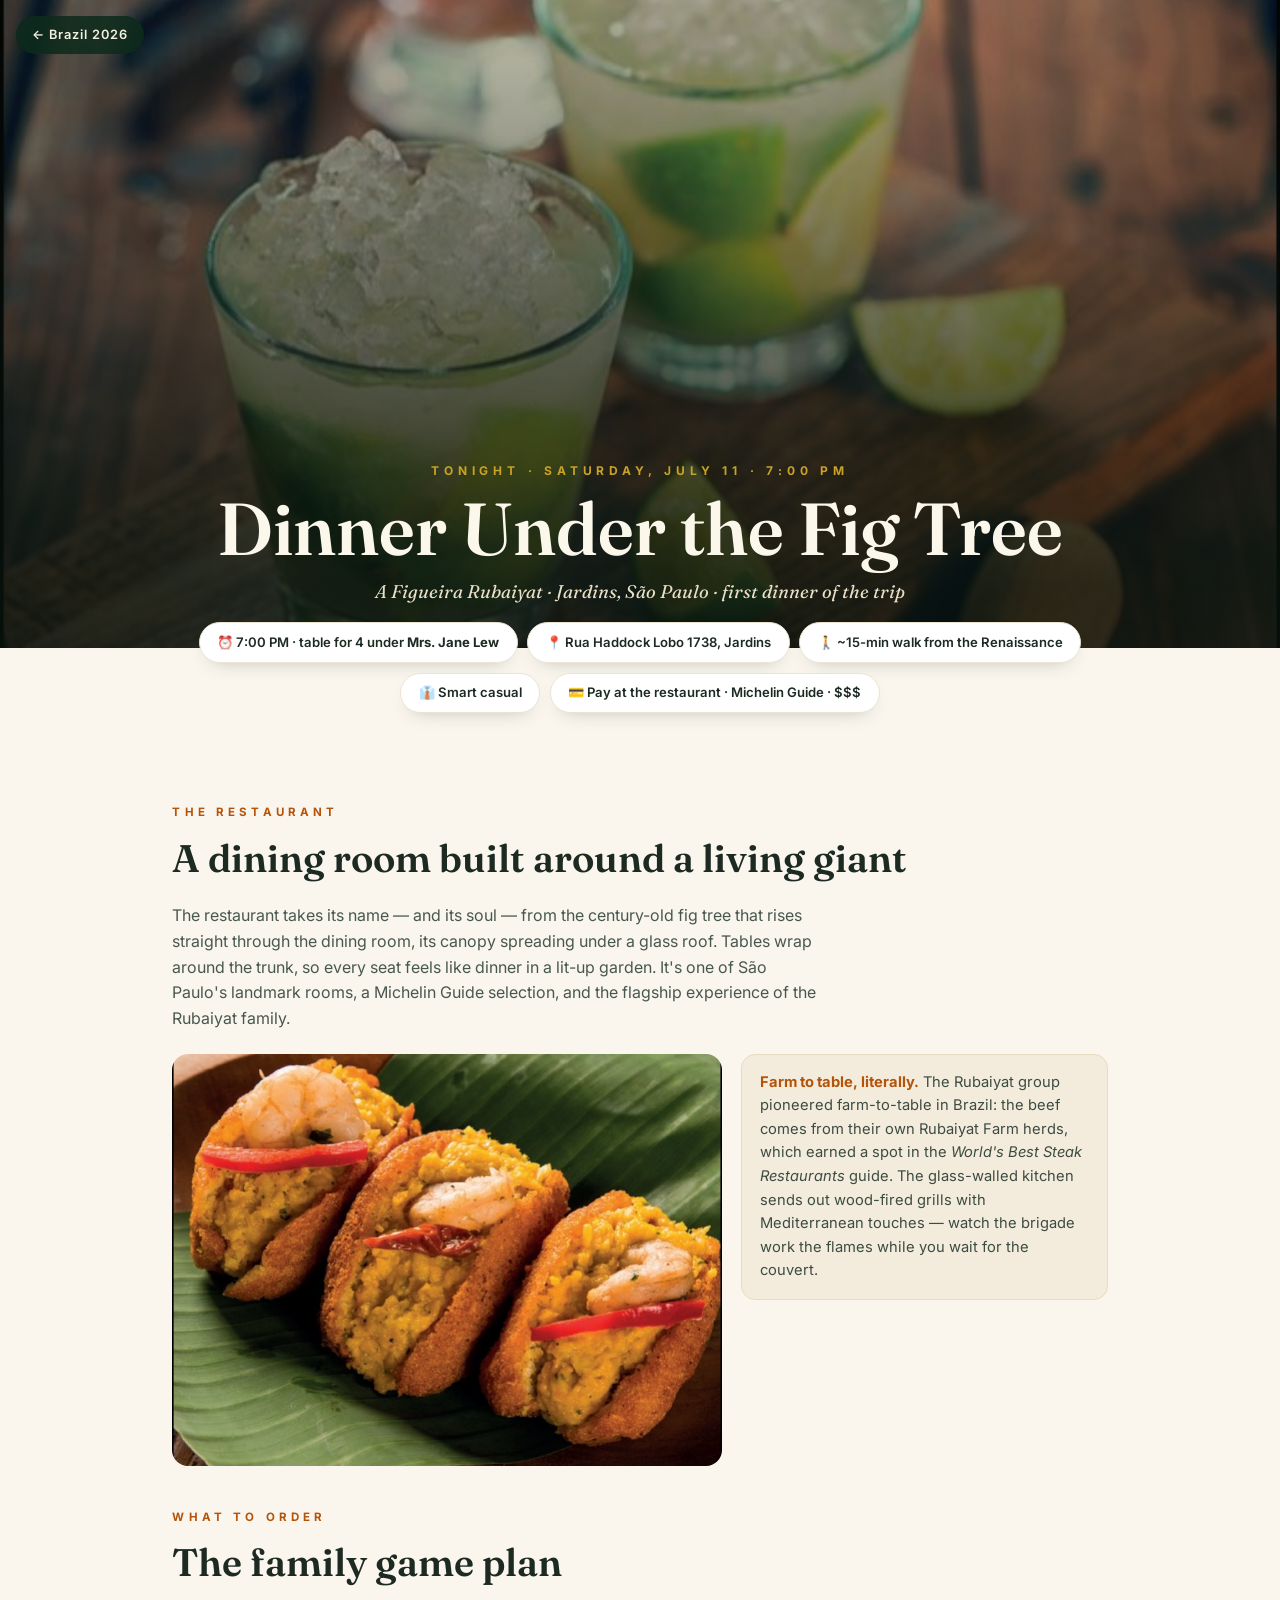
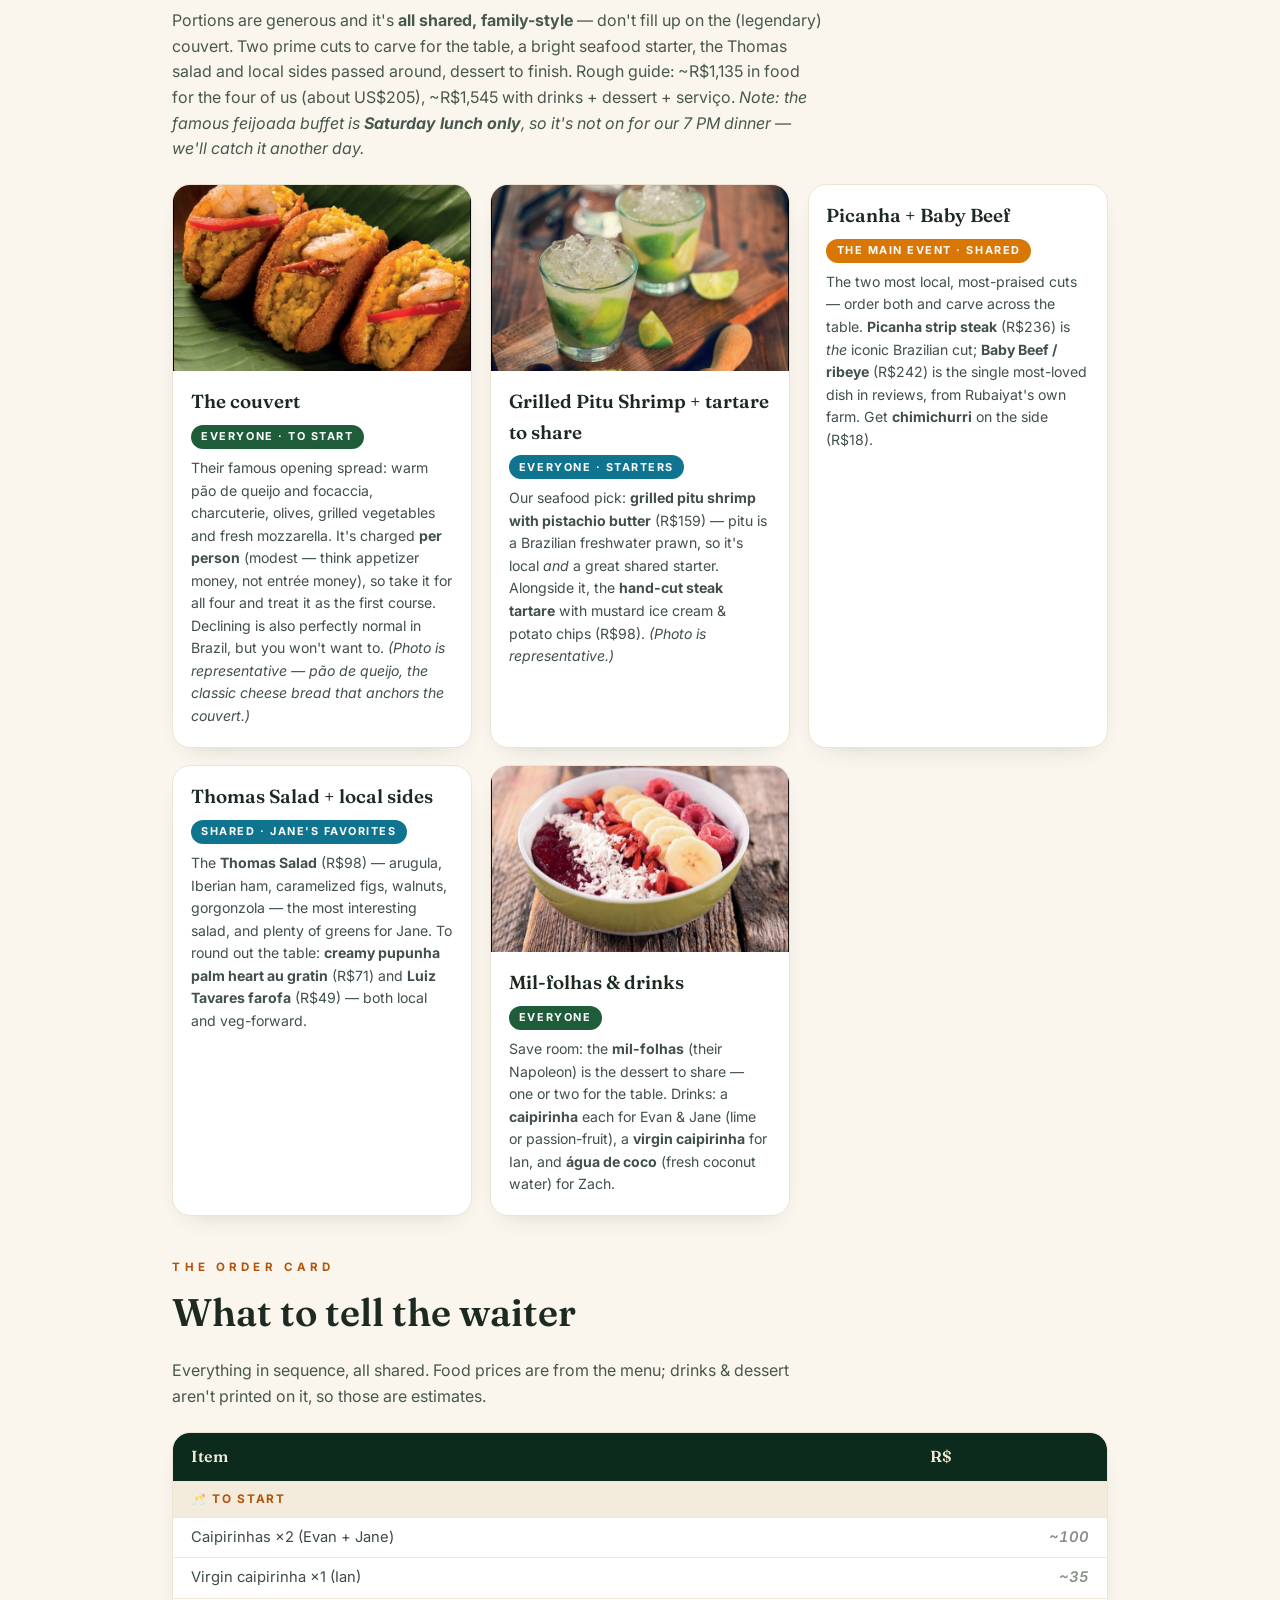
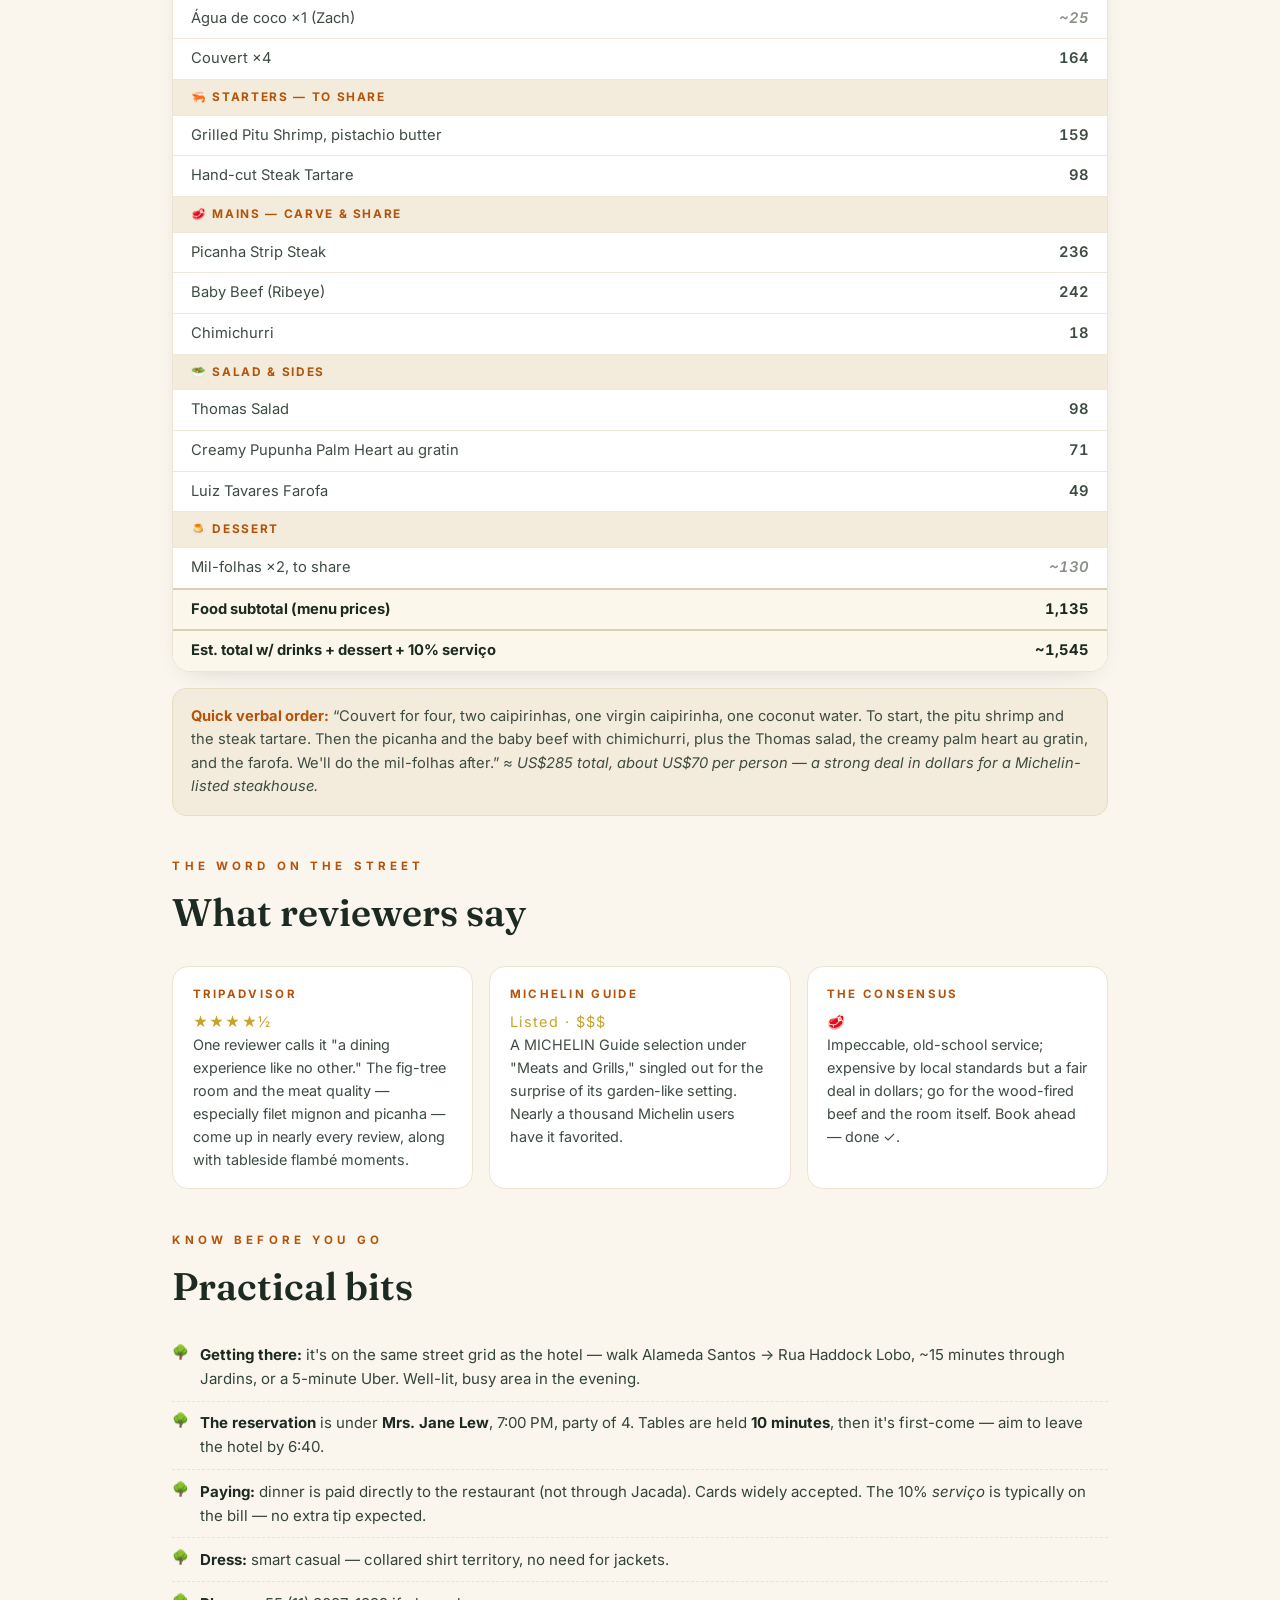
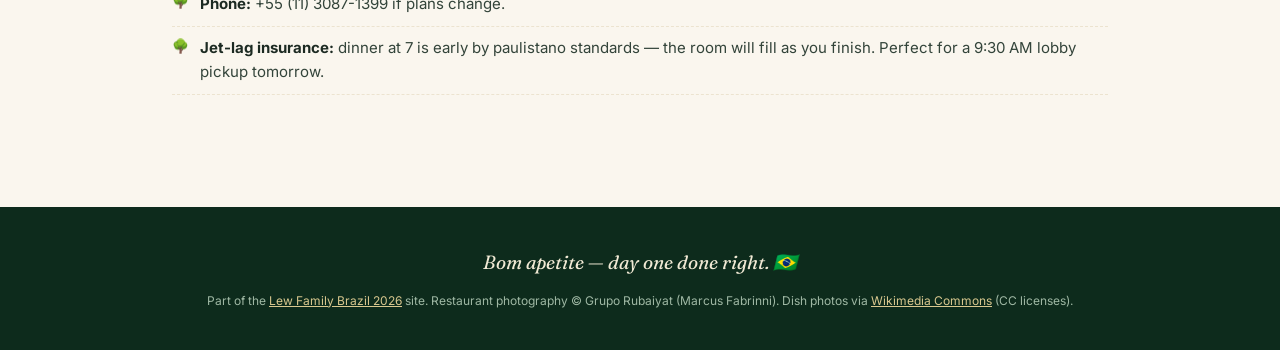
==== commit c0bb4710: "Finalize dinner order: shared plan, final drinks, order card, curated photos - All-shared family-sty" ====
--- a/figueira-dinner.html
+++ b/figueira-dinner.html
@@ -61,6 +61,15 @@
 .rev b{display:block;font-size:.72rem;letter-spacing:.2em;text-transform:uppercase;color:var(--terra);margin-bottom:.4rem}
 .rev .stars{color:var(--gold);letter-spacing:.1em}
 
+.ordercard{margin-top:1.4rem;background:#fff;border:1px solid #ece4d2;border-radius:18px;overflow:hidden;box-shadow:0 10px 26px -18px rgba(28,42,34,.3)}
+.ordercard table{width:100%;border-collapse:collapse;font-size:.92rem}
+.ordercard th{text-align:left;background:var(--green-deep);color:#f0e9d4;font-family:var(--serif);font-weight:600;font-size:1rem;padding:.7rem 1.1rem}
+.ordercard td{padding:.5rem 1.1rem;border-top:1px solid #f0e9d9;color:#3d4c42}
+.ordercard td.price{text-align:right;white-space:nowrap;font-variant-numeric:tabular-nums;font-weight:600}
+.ordercard tr.grp td{background:var(--cream2);font-weight:700;color:var(--terra);font-size:.74rem;letter-spacing:.14em;text-transform:uppercase}
+.ordercard tr.tot td{border-top:2px solid #d9cfb4;font-weight:700;color:var(--ink);background:#fbf7ea}
+.ordercard .est{color:#8a9088;font-style:italic;font-weight:400}
+
 ul.know{list-style:none;margin-top:1rem}
 ul.know li{padding:.6rem 0 .6rem 1.7rem;position:relative;border-bottom:1px dashed #ece3cf;font-size:.94rem;color:#33443a}
 ul.know li::before{content:'🌳';position:absolute;left:0;top:.55rem;font-size:.85rem}
@@ -106,7 +115,7 @@
 
   <div class="eyebrow">What to Order</div>
   <h2>The family game plan</h2>
-  <p class="lede">Portions are generous and much is served to share — don't fill up on the (legendary) couvert. Our plan below runs à la carte and family-style: two prime cuts to carve and share, a bright starter and salad for Jane, and local sides all around. Rough guide: ~R$1,100 for the four of us (about US$200) before drinks — worth every centavo in dollars. <i>Note: the famous feijoada buffet is <b>Saturday lunch only</b>, so it's not on for our 7 PM dinner — we'll catch it another day.</i></p>
+  <p class="lede">Portions are generous and it's <b>all shared, family-style</b> — don't fill up on the (legendary) couvert. Two prime cuts to carve for the table, a bright seafood starter, the Thomas salad and local sides passed around, dessert to finish. Rough guide: ~R$1,135 in food for the four of us (about US$205), ~R$1,545 with drinks + dessert + serviço. <i>Note: the famous feijoada buffet is <b>Saturday lunch only</b>, so it's not on for our 7 PM dinner — we'll catch it another day.</i></p>
   <div class="dishes">
     <div class="dish">
       <img src="https://commons.wikimedia.org/wiki/Special:FilePath/P%C3%A3o_de_queijo.jpg?width=900"
@@ -117,28 +126,54 @@
     <div class="dish">
       <img src="https://commons.wikimedia.org/wiki/Special:FilePath/Grilled%20Garlic%20butter%20prawns%20with%20spicy%20prawn%20heads.jpg?width=900"
            onerror="this.onerror=null;this.src='assets/caipirinha.jpg'" alt="Grilled prawns, representative of the pitu shrimp starter">
-      <div class="tx"><h3>Grilled Pitu Shrimp + starters to share</h3><span class="who sea">Everyone · starters</span>
-      <p>Our seafood pick: <b>grilled pitu shrimp with pistachio butter</b> (R$159) — pitu is a Brazilian freshwater prawn, so it's local <i>and</i> a great shared starter. Alongside it, the <b>roasted pupunha palm heart</b> (clay oven, fresh curd, arugula · R$80) and the <b>hand-cut steak tartare</b> with mustard ice cream (R$98). <i>(Photo is representative.)</i></p></div>
-    </div>
-    <div class="dish">
-      <img src="https://commons.wikimedia.org/wiki/Special:FilePath/Picanha_brazil.JPG?width=900"
-           onerror="this.onerror=null;this.src='assets/caipirinha.jpg'" alt="Picanha plated">
-      <div class="tx"><h3>Picanha + Baby Beef</h3><span class="who">Evan, Ian &amp; Zach</span>
-      <p>The two most local, most-praised cuts — order both and carve across the three of us. <b>Picanha strip steak</b> (R$236) is <i>the</i> iconic Brazilian cut; <b>Baby Beef / ribeye</b> (R$242) is the single most-loved dish in reviews, from Rubaiyat's own farm. Get <b>chimichurri</b> on the side (R$18).</p></div>
-    </div>
-    <div class="dish">
-      <img src="https://commons.wikimedia.org/wiki/Special:FilePath/Gorgonzola%20walnut%20salad%20(509127261).jpg?width=900"
-           onerror="this.onerror=null;this.src='assets/acai-bowl.jpg'" alt="Arugula salad with walnuts and gorgonzola, representative of the Thomas Salad">
-      <div class="tx"><h3>Jane's greens + shared sides</h3><span class="who sea">Jane · plus the table</span>
-      <p>The <b>Thomas Salad</b> (R$98) — arugula, Iberian ham, caramelized figs, walnuts, gorgonzola — the most interesting salad, substantial enough to be her plate. For the table: <b>creamy pupunha palm heart au gratin</b> (R$71), <b>Luiz Tavares farofa</b> (R$49) and <b>roasted purple sweet potato</b> (R$46) — all local, veg-forward. <i>(Photo is representative.)</i></p></div>
+      <div class="tx"><h3>Grilled Pitu Shrimp + tartare to share</h3><span class="who sea">Everyone · starters</span>
+      <p>Our seafood pick: <b>grilled pitu shrimp with pistachio butter</b> (R$159) — pitu is a Brazilian freshwater prawn, so it's local <i>and</i> a great shared starter. Alongside it, the <b>hand-cut steak tartare</b> with mustard ice cream & potato chips (R$98). <i>(Photo is representative.)</i></p></div>
+    </div>
+    <div class="dish">
+      <div class="tx"><h3>Picanha + Baby Beef</h3><span class="who">The main event · shared</span>
+      <p>The two most local, most-praised cuts — order both and carve across the table. <b>Picanha strip steak</b> (R$236) is <i>the</i> iconic Brazilian cut; <b>Baby Beef / ribeye</b> (R$242) is the single most-loved dish in reviews, from Rubaiyat's own farm. Get <b>chimichurri</b> on the side (R$18).</p></div>
+    </div>
+    <div class="dish">
+      <div class="tx"><h3>Thomas Salad + local sides</h3><span class="who sea">Shared · Jane's favorites</span>
+      <p>The <b>Thomas Salad</b> (R$98) — arugula, Iberian ham, caramelized figs, walnuts, gorgonzola — the most interesting salad, and plenty of greens for Jane. To round out the table: <b>creamy pupunha palm heart au gratin</b> (R$71) and <b>Luiz Tavares farofa</b> (R$49) — both local and veg-forward.</p></div>
     </div>
     <div class="dish">
       <img src="https://commons.wikimedia.org/wiki/Special:FilePath/Mille-feuille_structure.jpg?width=900"
            onerror="this.onerror=null;this.src='assets/acai-bowl.jpg'" alt="Mille-feuille layers">
-      <div class="tx"><h3>Mil-folhas &amp; caipirinhas</h3><span class="who all">Everyone</span>
-      <p>Save room: the mil-folhas (their Napoleon) is the dessert to share. And it would be wrong to start the trip without a round of proper caipirinhas — lime for the purists, passion fruit for the adventurous.</p></div>
-    </div>
-  </div>
+      <div class="tx"><h3>Mil-folhas &amp; drinks</h3><span class="who all">Everyone</span>
+      <p>Save room: the <b>mil-folhas</b> (their Napoleon) is the dessert to share — one or two for the table. Drinks: a <b>caipirinha</b> each for Evan &amp; Jane (lime or passion-fruit), a <b>virgin caipirinha</b> for Ian, and <b>água de coco</b> (fresh coconut water) for Zach.</p></div>
+    </div>
+  </div>
+
+  <div class="eyebrow">The Order Card</div>
+  <h2>What to tell the waiter</h2>
+  <p class="lede">Everything in sequence, all shared. Food prices are from the menu; drinks &amp; dessert aren't printed on it, so those are estimates.</p>
+  <div class="ordercard">
+    <table>
+      <tr><th>Item</th><th class="price">R$</th></tr>
+      <tr class="grp"><td colspan="2">🥂 To start</td></tr>
+      <tr><td>Caipirinhas ×2 (Evan + Jane)</td><td class="price est">~100</td></tr>
+      <tr><td>Virgin caipirinha ×1 (Ian)</td><td class="price est">~35</td></tr>
+      <tr><td>Água de coco ×1 (Zach)</td><td class="price est">~25</td></tr>
+      <tr><td>Couvert ×4</td><td class="price">164</td></tr>
+      <tr class="grp"><td colspan="2">🦐 Starters — to share</td></tr>
+      <tr><td>Grilled Pitu Shrimp, pistachio butter</td><td class="price">159</td></tr>
+      <tr><td>Hand-cut Steak Tartare</td><td class="price">98</td></tr>
+      <tr class="grp"><td colspan="2">🥩 Mains — carve &amp; share</td></tr>
+      <tr><td>Picanha Strip Steak</td><td class="price">236</td></tr>
+      <tr><td>Baby Beef (Ribeye)</td><td class="price">242</td></tr>
+      <tr><td>Chimichurri</td><td class="price">18</td></tr>
+      <tr class="grp"><td colspan="2">🥗 Salad &amp; sides</td></tr>
+      <tr><td>Thomas Salad</td><td class="price">98</td></tr>
+      <tr><td>Creamy Pupunha Palm Heart au gratin</td><td class="price">71</td></tr>
+      <tr><td>Luiz Tavares Farofa</td><td class="price">49</td></tr>
+      <tr class="grp"><td colspan="2">🍮 Dessert</td></tr>
+      <tr><td>Mil-folhas ×2, to share</td><td class="price est">~130</td></tr>
+      <tr class="tot"><td>Food subtotal (menu prices)</td><td class="price">1,135</td></tr>
+      <tr class="tot"><td>Est. total w/ drinks + dessert + 10% serviço</td><td class="price">~1,545</td></tr>
+    </table>
+  </div>
+  <div class="note" style="margin-top:1rem"><b>Quick verbal order:</b> “Couvert for four, two caipirinhas, one virgin caipirinha, one coconut water. To start, the pitu shrimp and the steak tartare. Then the picanha and the baby beef with chimichurri, plus the Thomas salad, the creamy palm heart au gratin, and the farofa. We'll do the mil-folhas after.” <i>≈ US$285 total, about US$70 per person — a strong deal in dollars for a Michelin-listed steakhouse.</i></div>
 
   <div class="eyebrow">The Word on the Street</div>
   <h2>What reviewers say</h2>
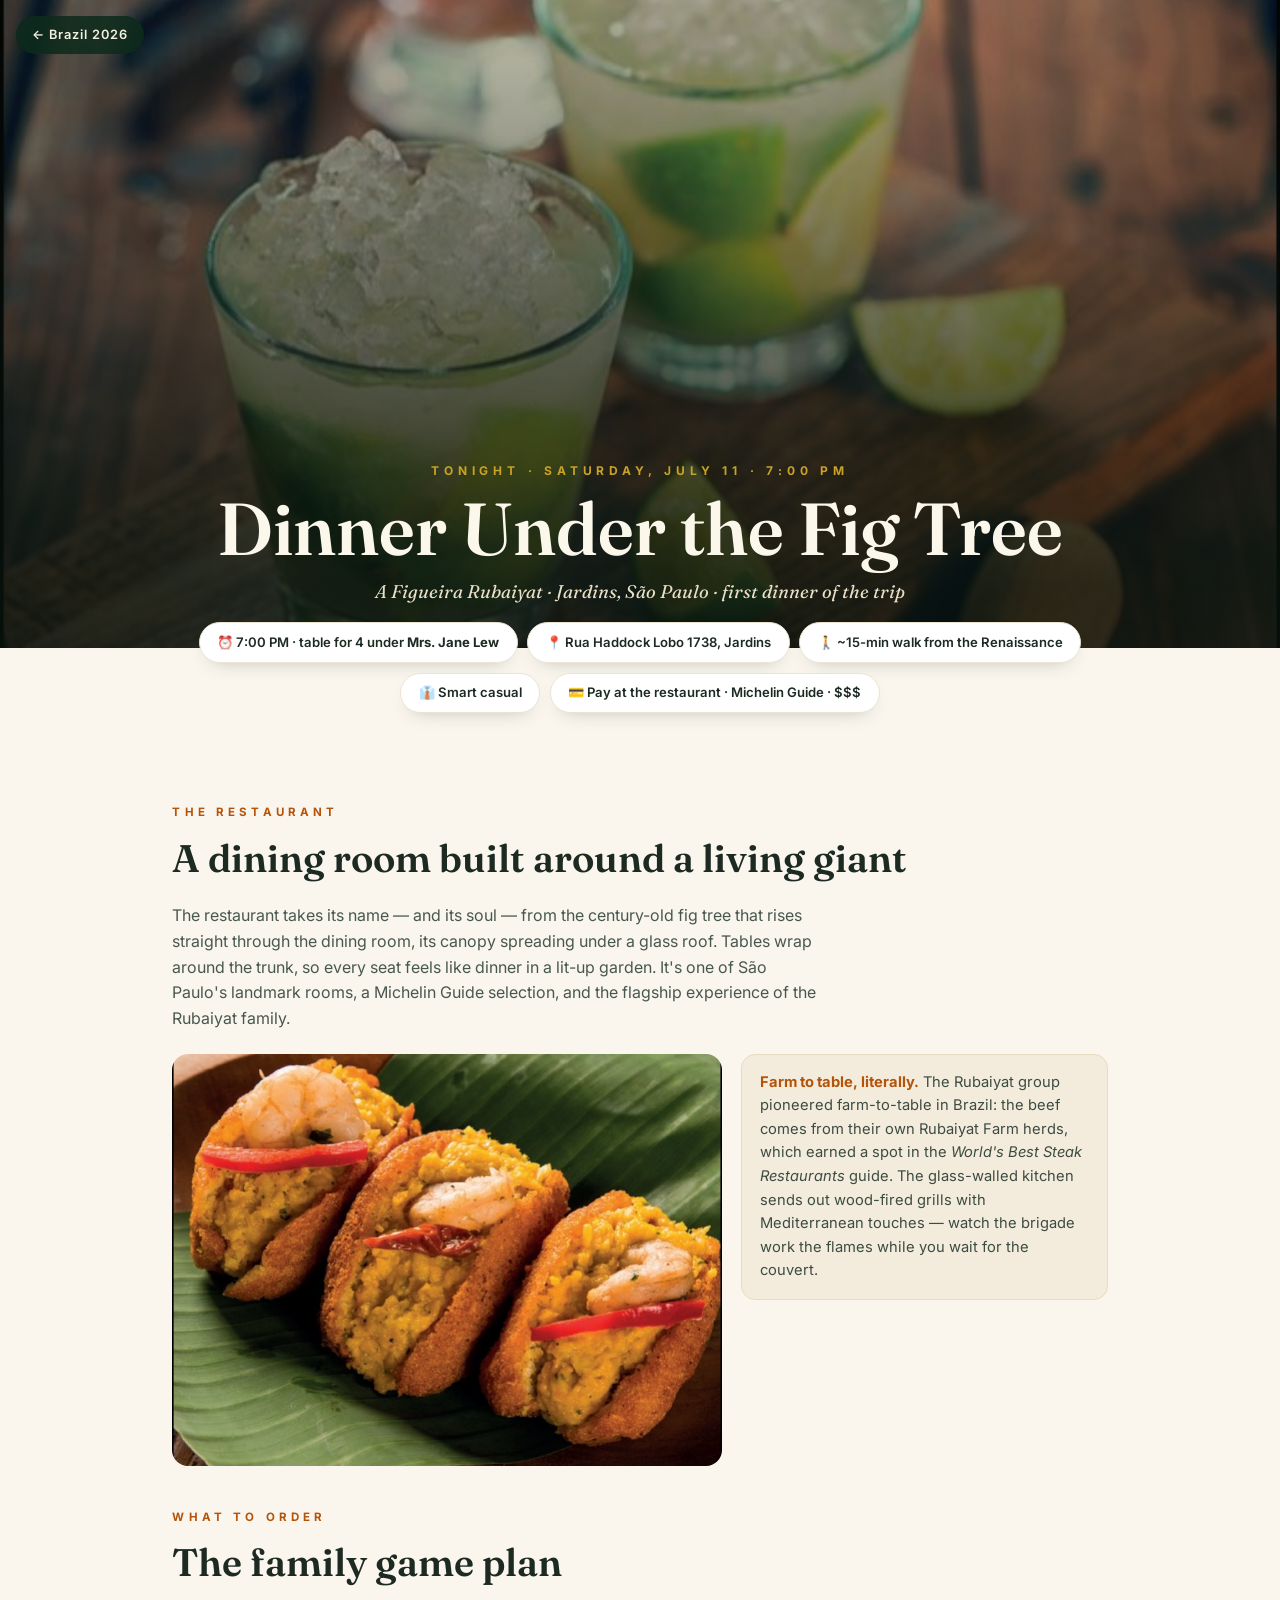
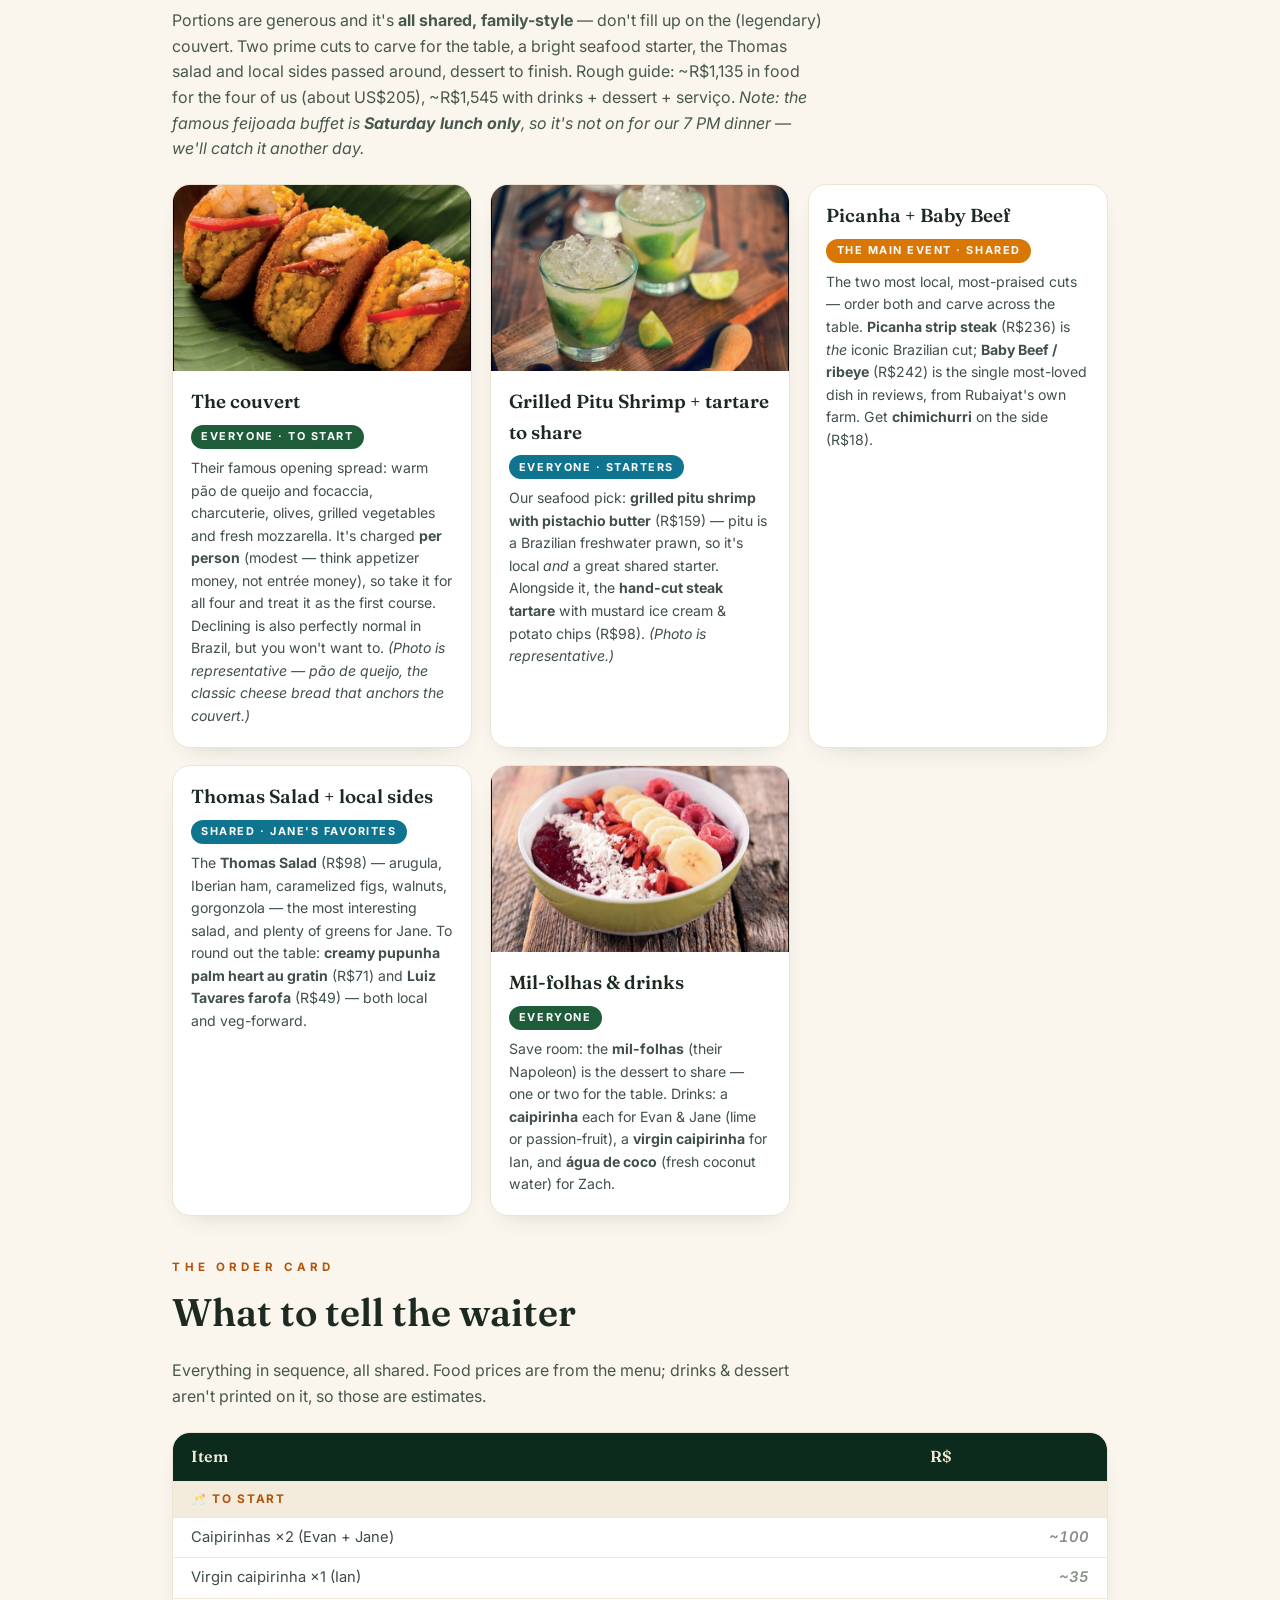
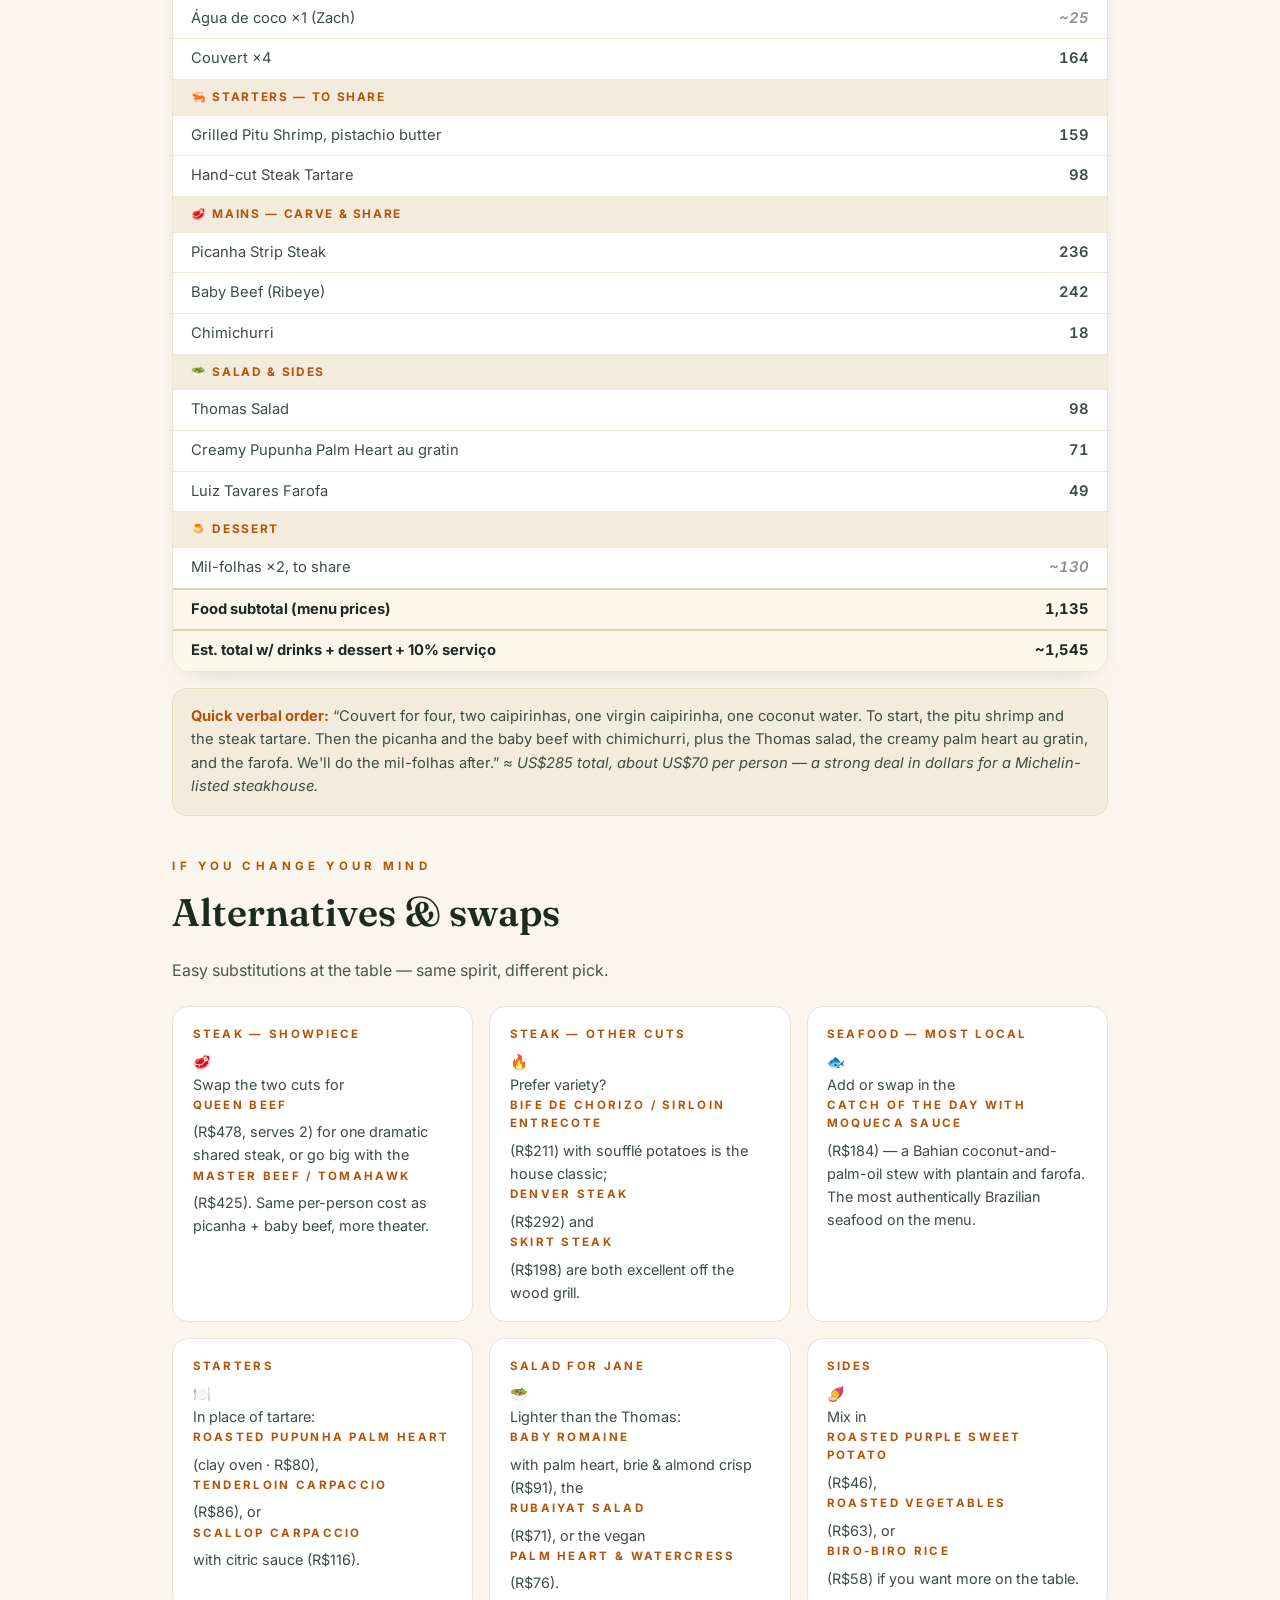
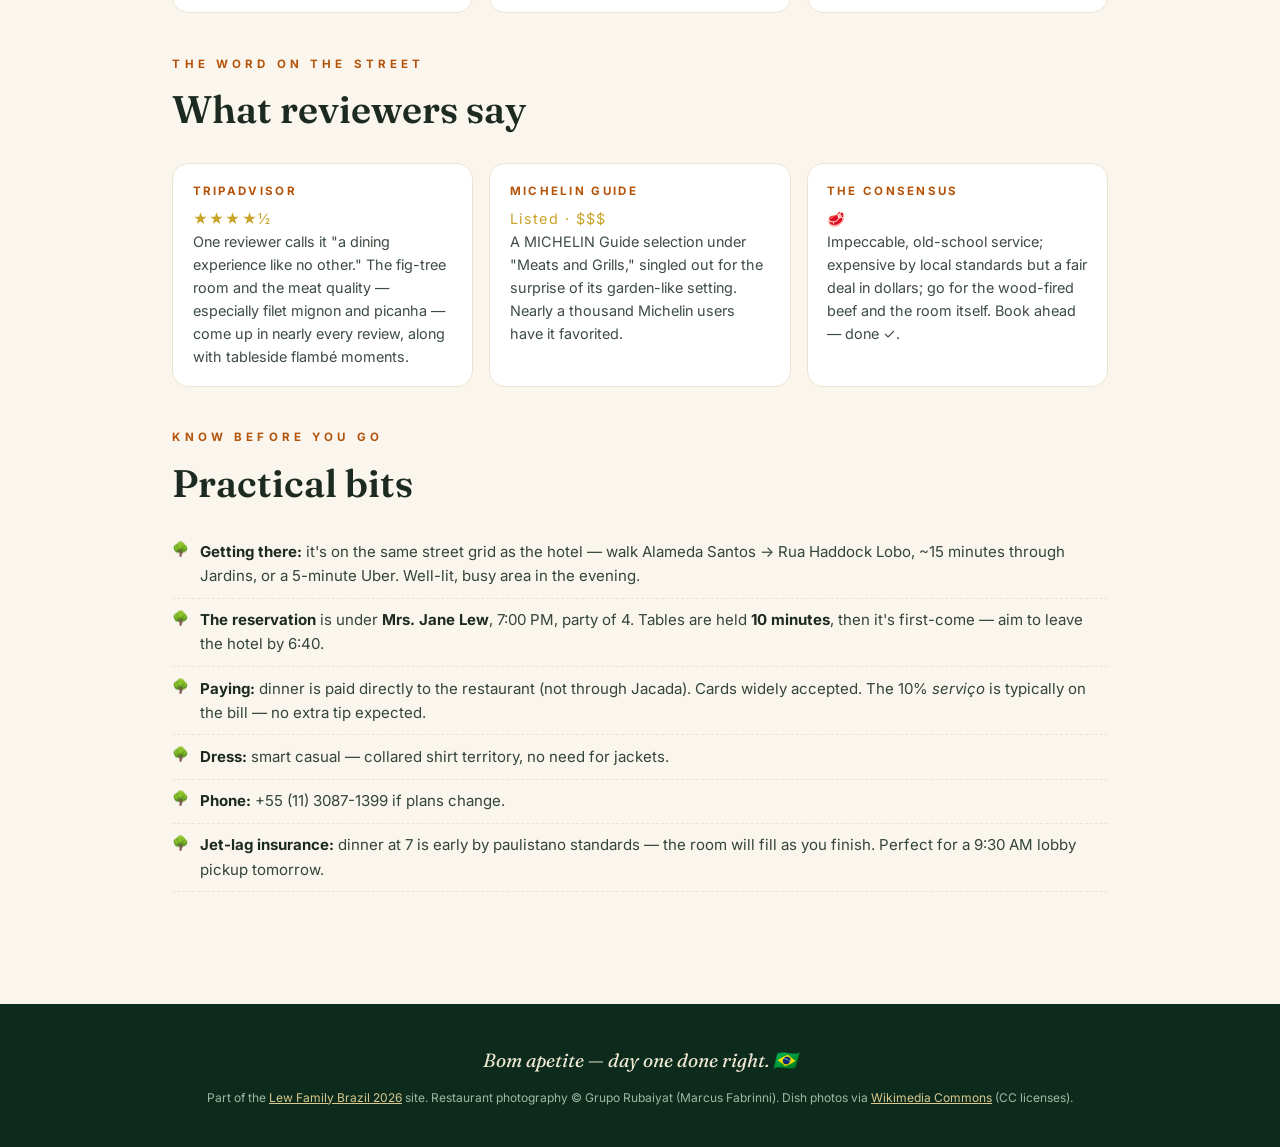
==== commit b3ddf847: "Add Alternatives & swaps section to the order card Steak showpiece/other cuts, most-local seafood (m" ====
--- a/figueira-dinner.html
+++ b/figueira-dinner.html
@@ -175,6 +175,18 @@
   </div>
   <div class="note" style="margin-top:1rem"><b>Quick verbal order:</b> “Couvert for four, two caipirinhas, one virgin caipirinha, one coconut water. To start, the pitu shrimp and the steak tartare. Then the picanha and the baby beef with chimichurri, plus the Thomas salad, the creamy palm heart au gratin, and the farofa. We'll do the mil-folhas after.” <i>≈ US$285 total, about US$70 per person — a strong deal in dollars for a Michelin-listed steakhouse.</i></div>
 
+  <div class="eyebrow">If You Change Your Mind</div>
+  <h2>Alternatives &amp; swaps</h2>
+  <p class="lede">Easy substitutions at the table — same spirit, different pick.</p>
+  <div class="reviews">
+    <div class="rev"><b>Steak — showpiece</b><span class="stars">🥩</span><br>Swap the two cuts for <b>Queen Beef</b> (R$478, serves 2) for one dramatic shared steak, or go big with the <b>Master Beef / Tomahawk</b> (R$425). Same per-person cost as picanha + baby beef, more theater.</div>
+    <div class="rev"><b>Steak — other cuts</b><span class="stars">🔥</span><br>Prefer variety? <b>Bife de chorizo / Sirloin Entrecote</b> (R$211) with soufflé potatoes is the house classic; <b>Denver Steak</b> (R$292) and <b>Skirt Steak</b> (R$198) are both excellent off the wood grill.</div>
+    <div class="rev"><b>Seafood — most local</b><span class="stars">🐟</span><br>Add or swap in the <b>Catch of the Day with moqueca sauce</b> (R$184) — a Bahian coconut-and-palm-oil stew with plantain and farofa. The most authentically Brazilian seafood on the menu.</div>
+    <div class="rev"><b>Starters</b><span class="stars">🍽️</span><br>In place of tartare: <b>Roasted Pupunha Palm Heart</b> (clay oven · R$80), <b>Tenderloin Carpaccio</b> (R$86), or <b>Scallop Carpaccio</b> with citric sauce (R$116).</div>
+    <div class="rev"><b>Salad for Jane</b><span class="stars">🥗</span><br>Lighter than the Thomas: <b>Baby Romaine</b> with palm heart, brie &amp; almond crisp (R$91), the <b>Rubaiyat Salad</b> (R$71), or the vegan <b>Palm Heart &amp; Watercress</b> (R$76).</div>
+    <div class="rev"><b>Sides</b><span class="stars">🍠</span><br>Mix in <b>roasted purple sweet potato</b> (R$46), <b>roasted vegetables</b> (R$63), or <b>Biro-Biro rice</b> (R$58) if you want more on the table.</div>
+  </div>
+
   <div class="eyebrow">The Word on the Street</div>
   <h2>What reviewers say</h2>
   <div class="reviews">
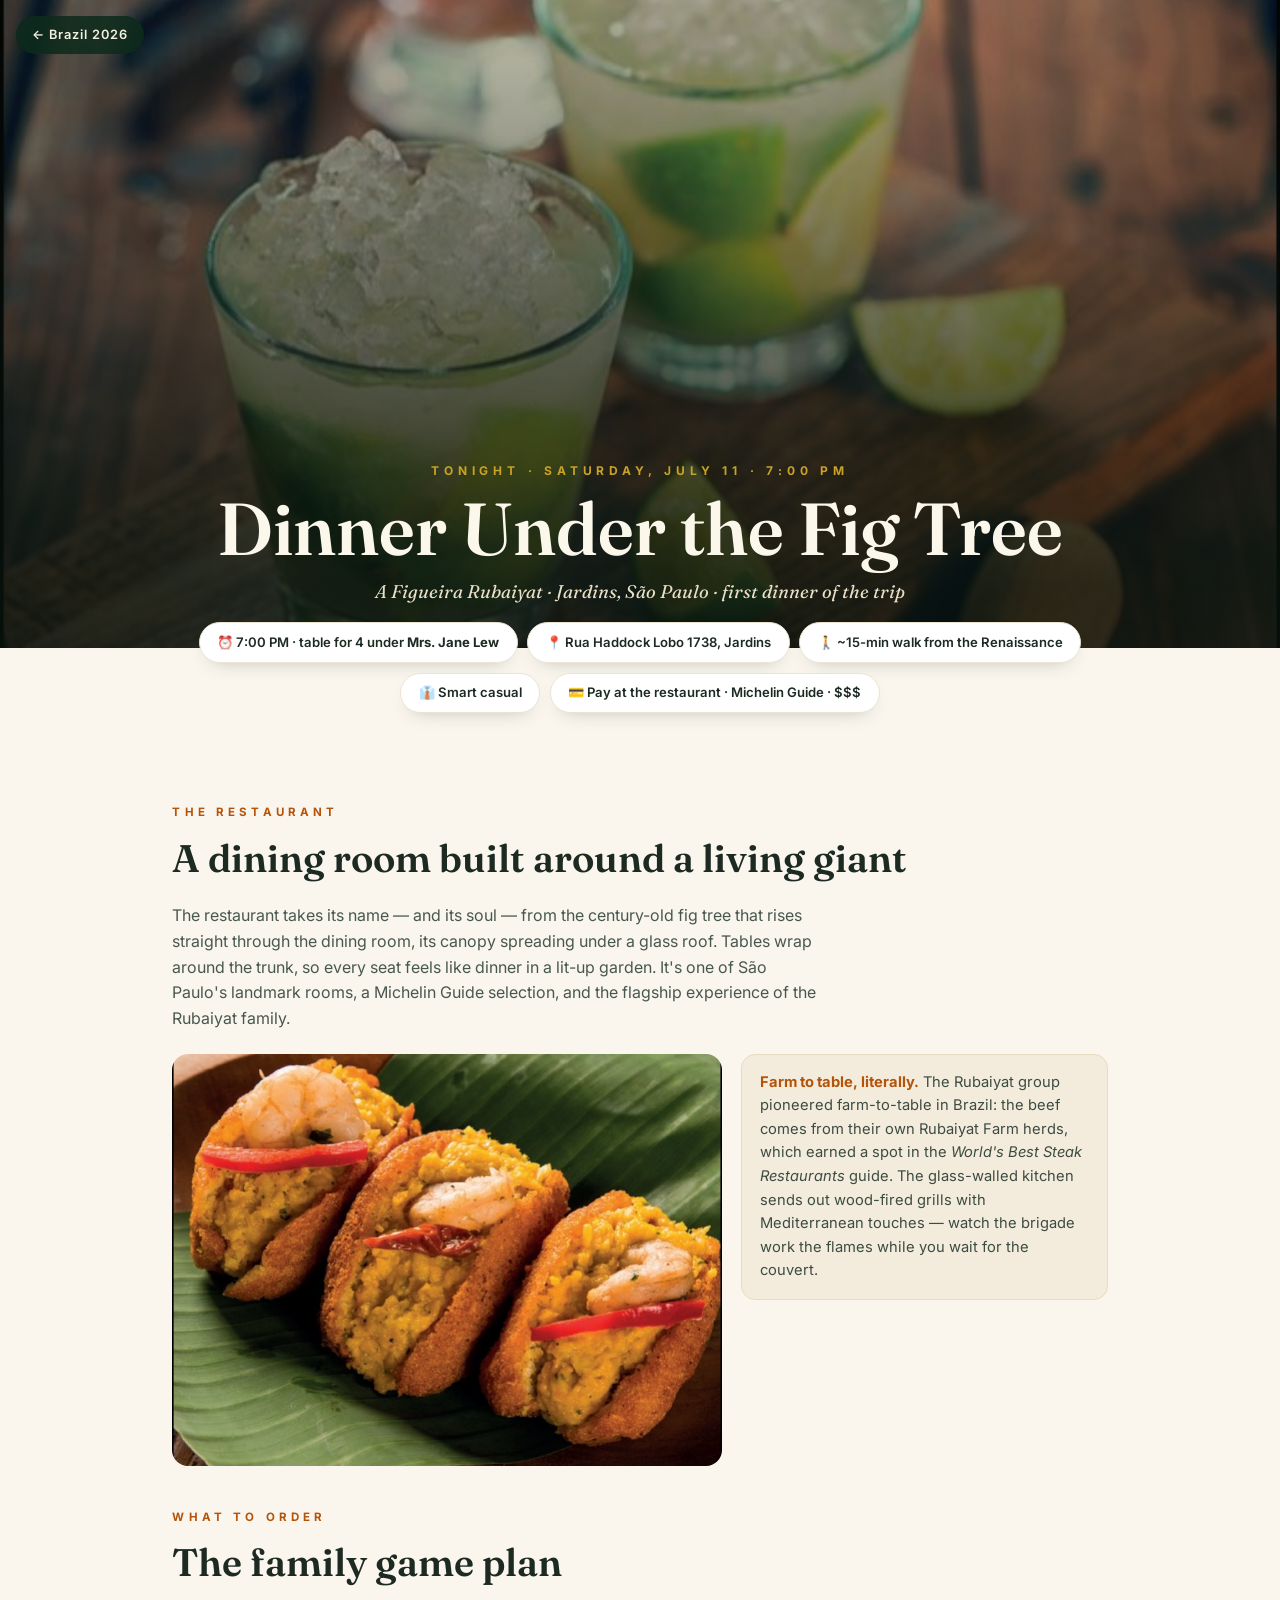
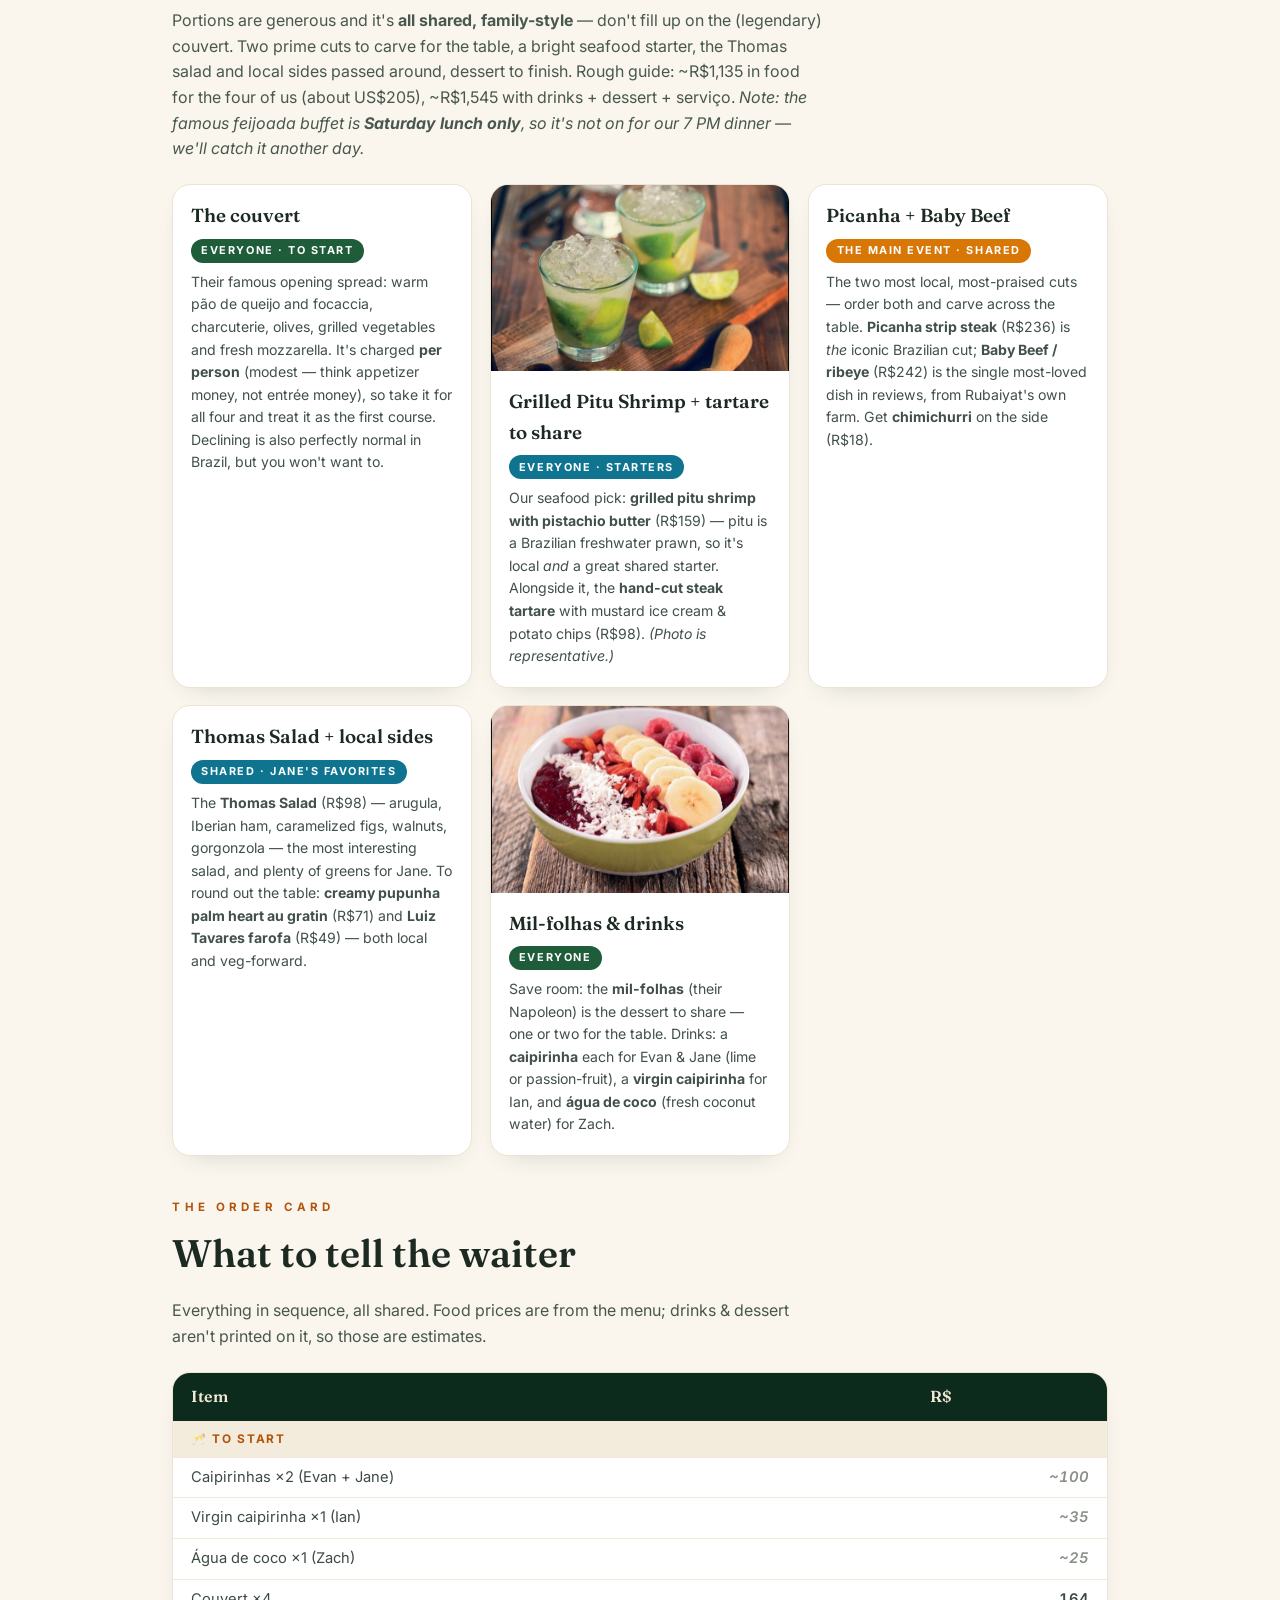
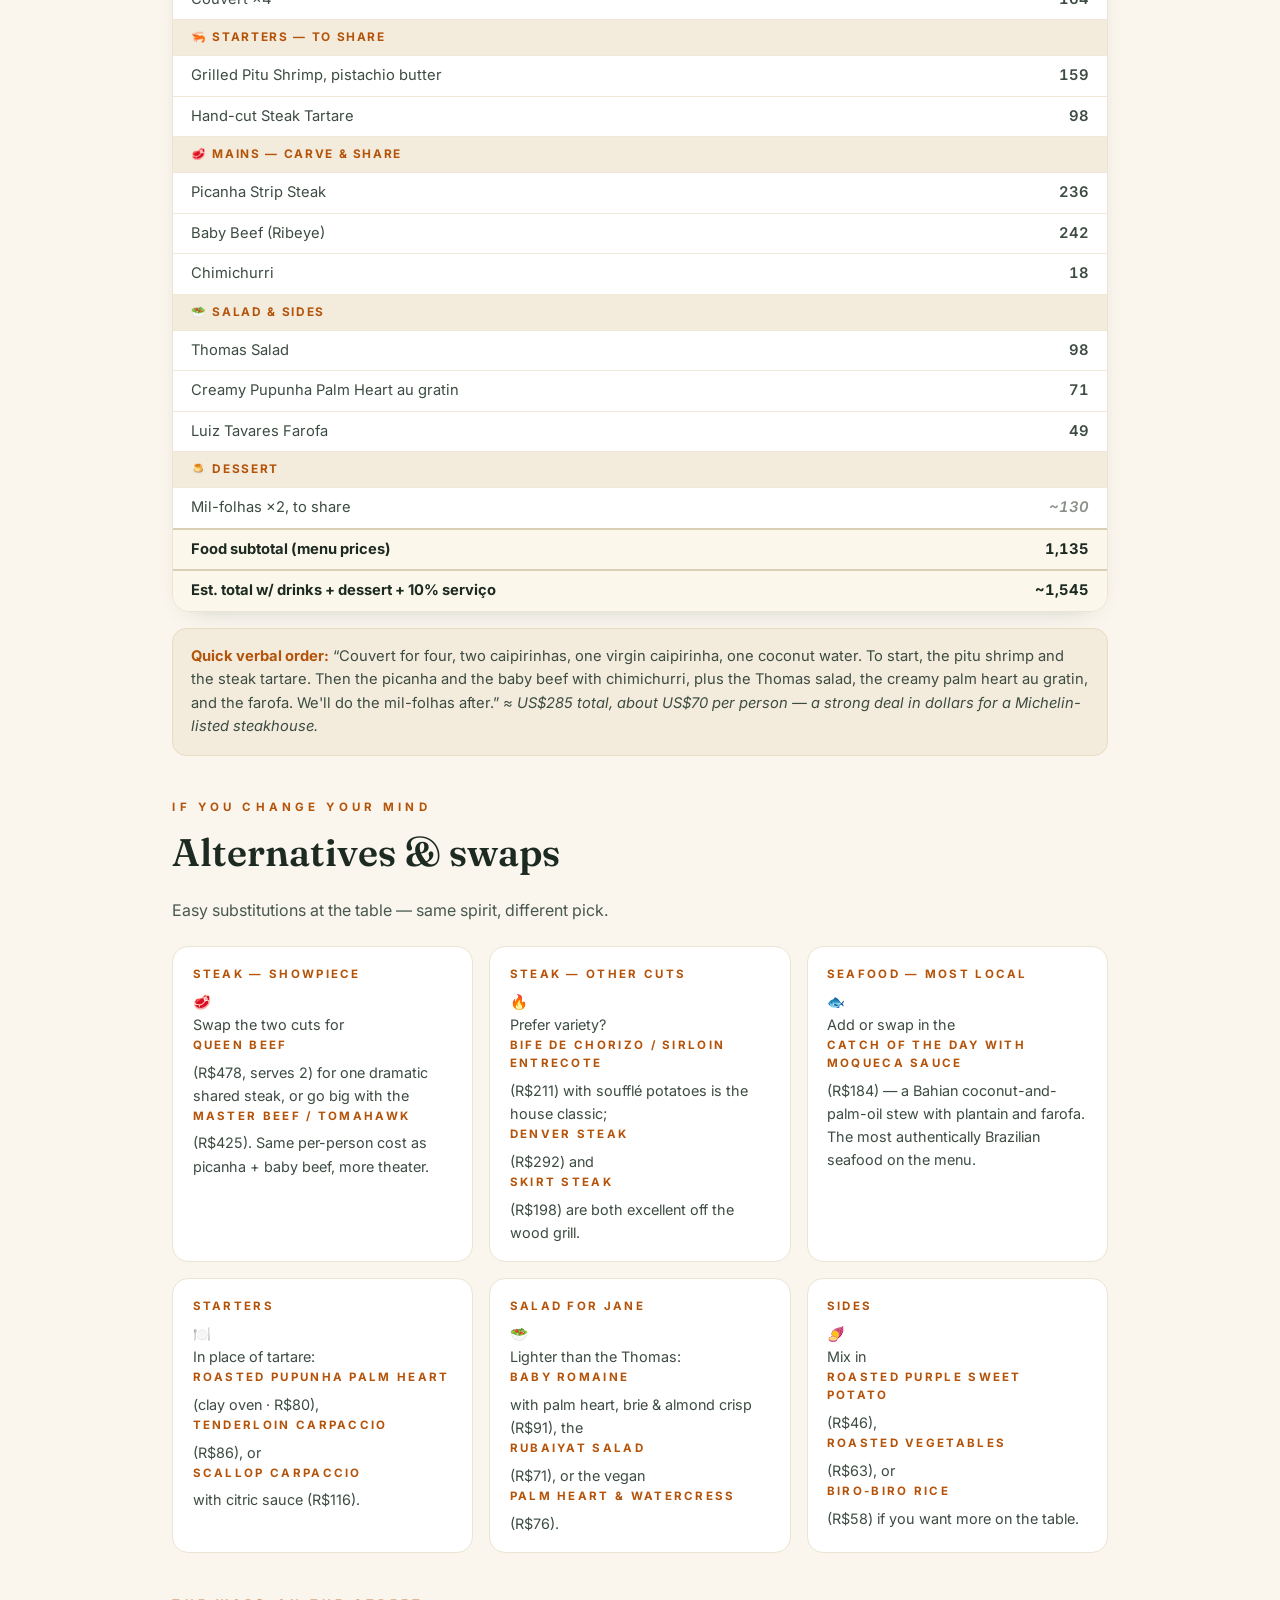
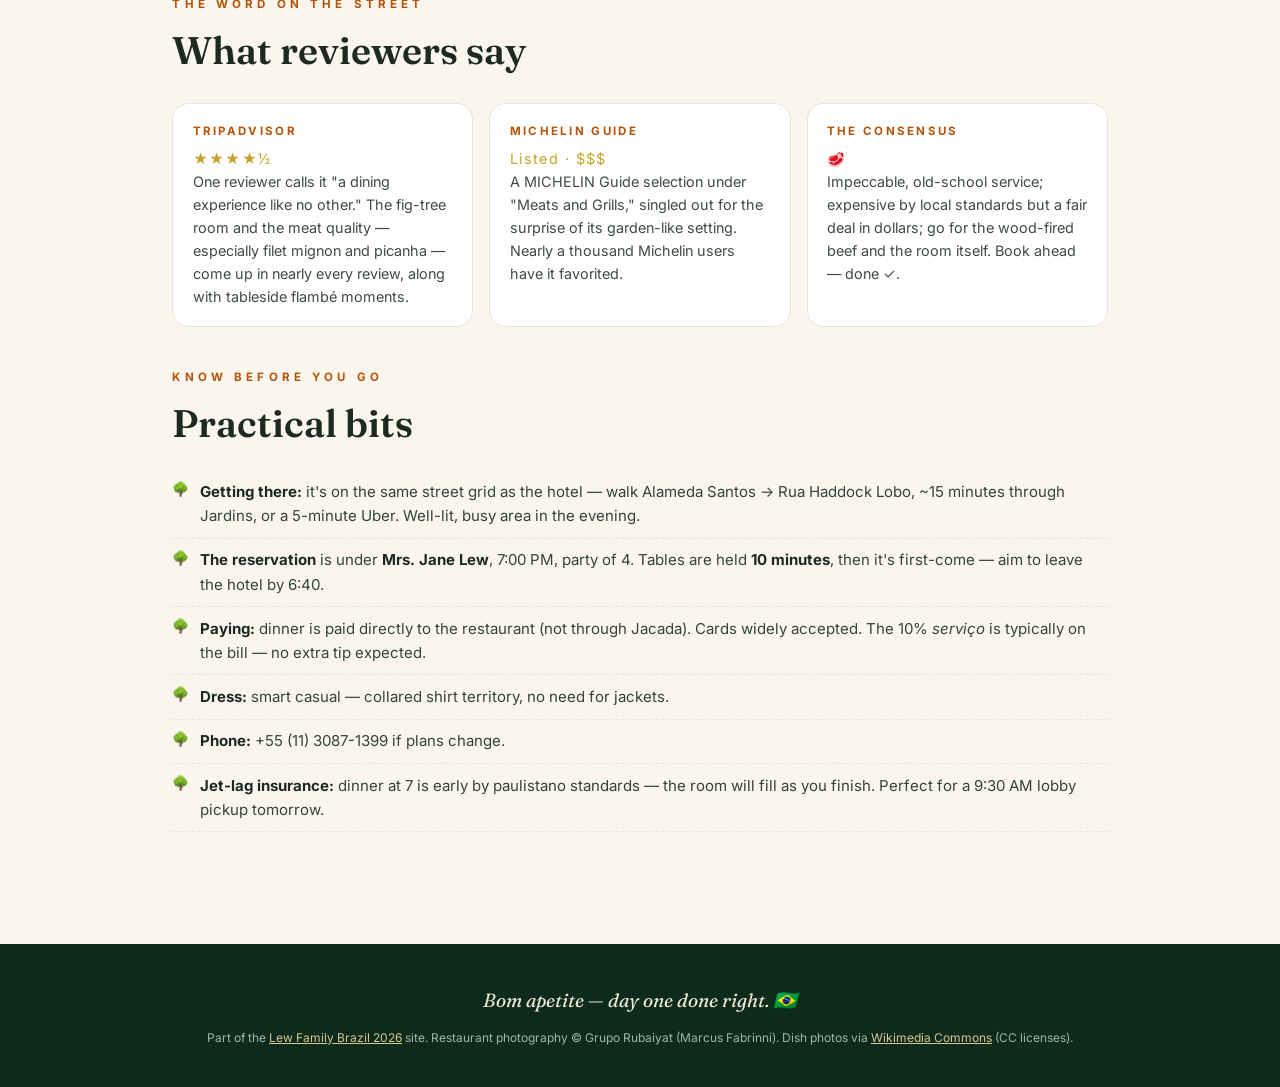
==== commit 1c4b3db5: "Remove couvert image (not representative); couvert card is text-only Co-authored-by: Copilot App <22" ====
--- a/figueira-dinner.html
+++ b/figueira-dinner.html
@@ -118,10 +118,8 @@
   <p class="lede">Portions are generous and it's <b>all shared, family-style</b> — don't fill up on the (legendary) couvert. Two prime cuts to carve for the table, a bright seafood starter, the Thomas salad and local sides passed around, dessert to finish. Rough guide: ~R$1,135 in food for the four of us (about US$205), ~R$1,545 with drinks + dessert + serviço. <i>Note: the famous feijoada buffet is <b>Saturday lunch only</b>, so it's not on for our 7 PM dinner — we'll catch it another day.</i></p>
   <div class="dishes">
     <div class="dish">
-      <img src="https://commons.wikimedia.org/wiki/Special:FilePath/P%C3%A3o_de_queijo.jpg?width=900"
-           onerror="this.onerror=null;this.src='assets/street-food.jpg'" alt="Warm pão de queijo, the classic Brazilian cheese bread served as part of the couvert">
       <div class="tx"><h3>The couvert</h3><span class="who all">Everyone · to start</span>
-      <p>Their famous opening spread: warm pão de queijo and focaccia, charcuterie, olives, grilled vegetables and fresh mozzarella. It's charged <b>per person</b> (modest — think appetizer money, not entrée money), so take it for all four and treat it as the first course. Declining is also perfectly normal in Brazil, but you won't want to. <i>(Photo is representative — pão de queijo, the classic cheese bread that anchors the couvert.)</i></p></div>
+      <p>Their famous opening spread: warm pão de queijo and focaccia, charcuterie, olives, grilled vegetables and fresh mozzarella. It's charged <b>per person</b> (modest — think appetizer money, not entrée money), so take it for all four and treat it as the first course. Declining is also perfectly normal in Brazil, but you won't want to.</p></div>
     </div>
     <div class="dish">
       <img src="https://commons.wikimedia.org/wiki/Special:FilePath/Grilled%20Garlic%20butter%20prawns%20with%20spicy%20prawn%20heads.jpg?width=900"
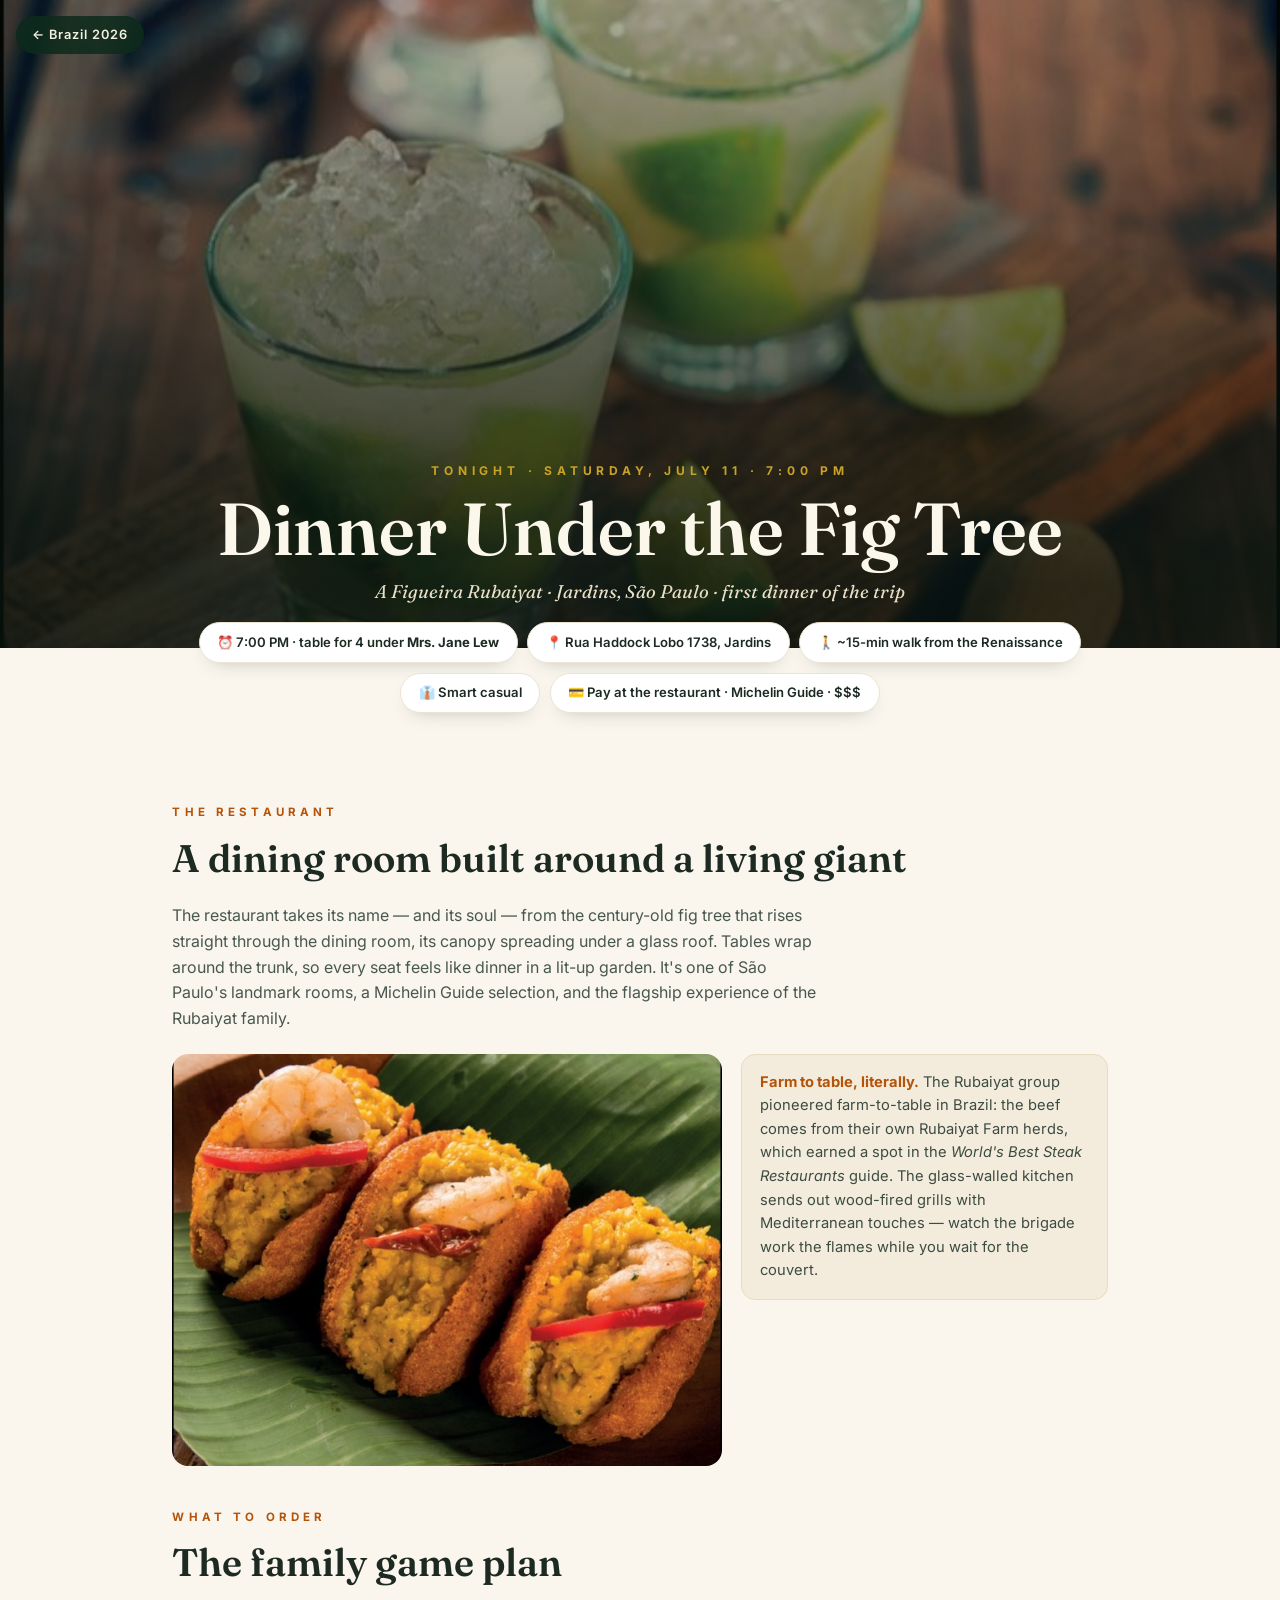
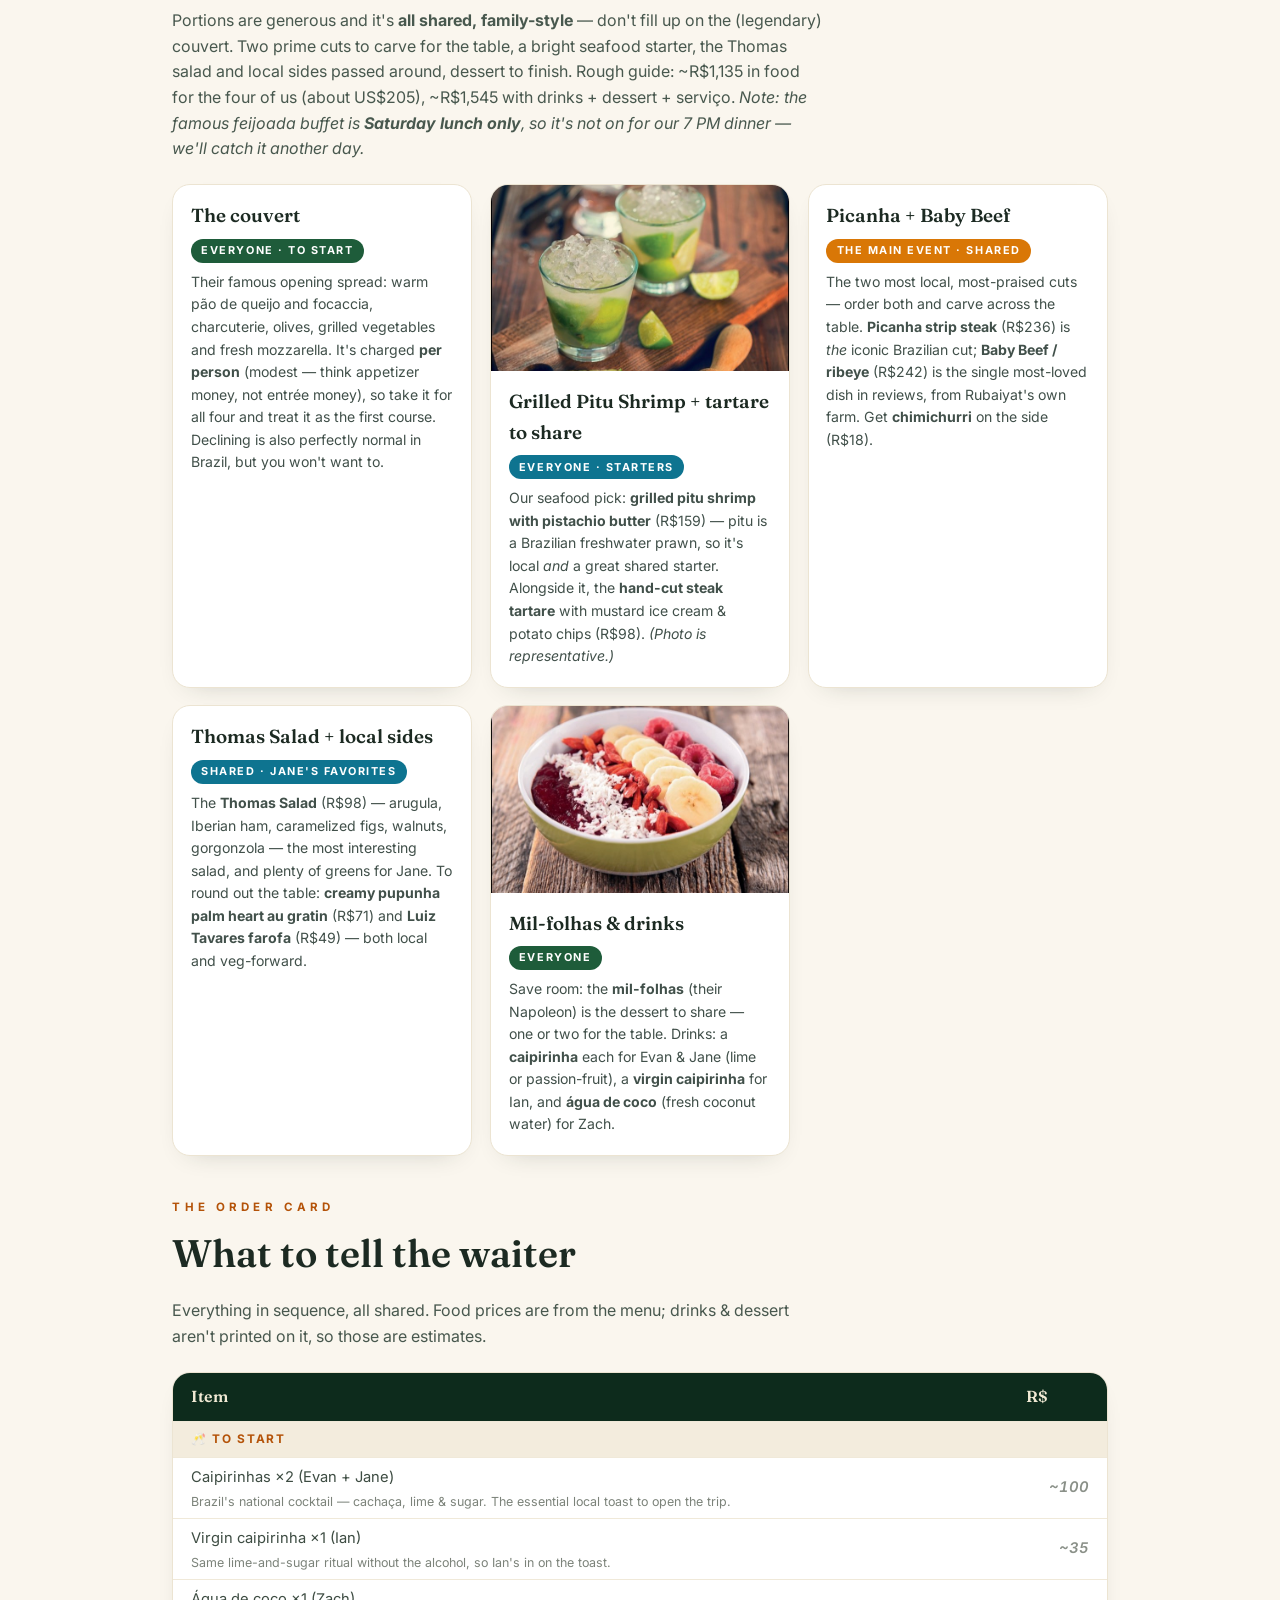
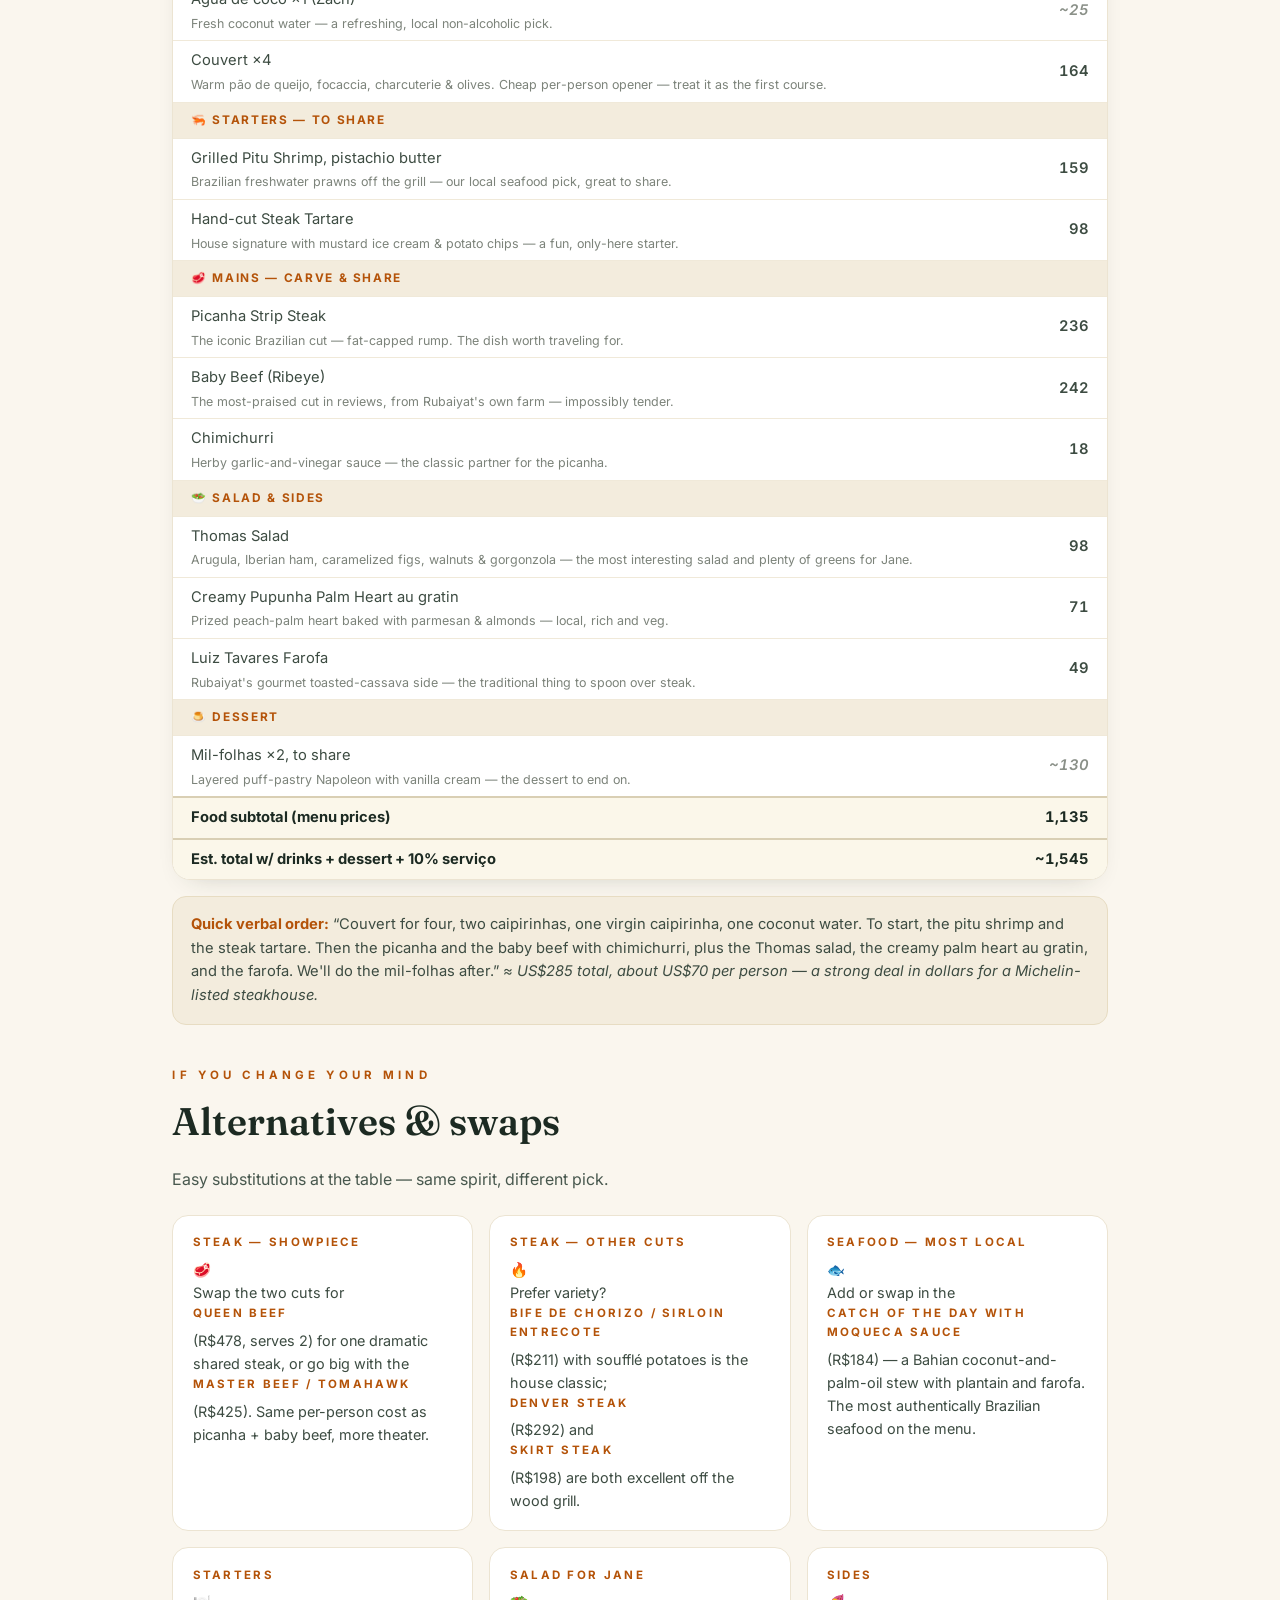
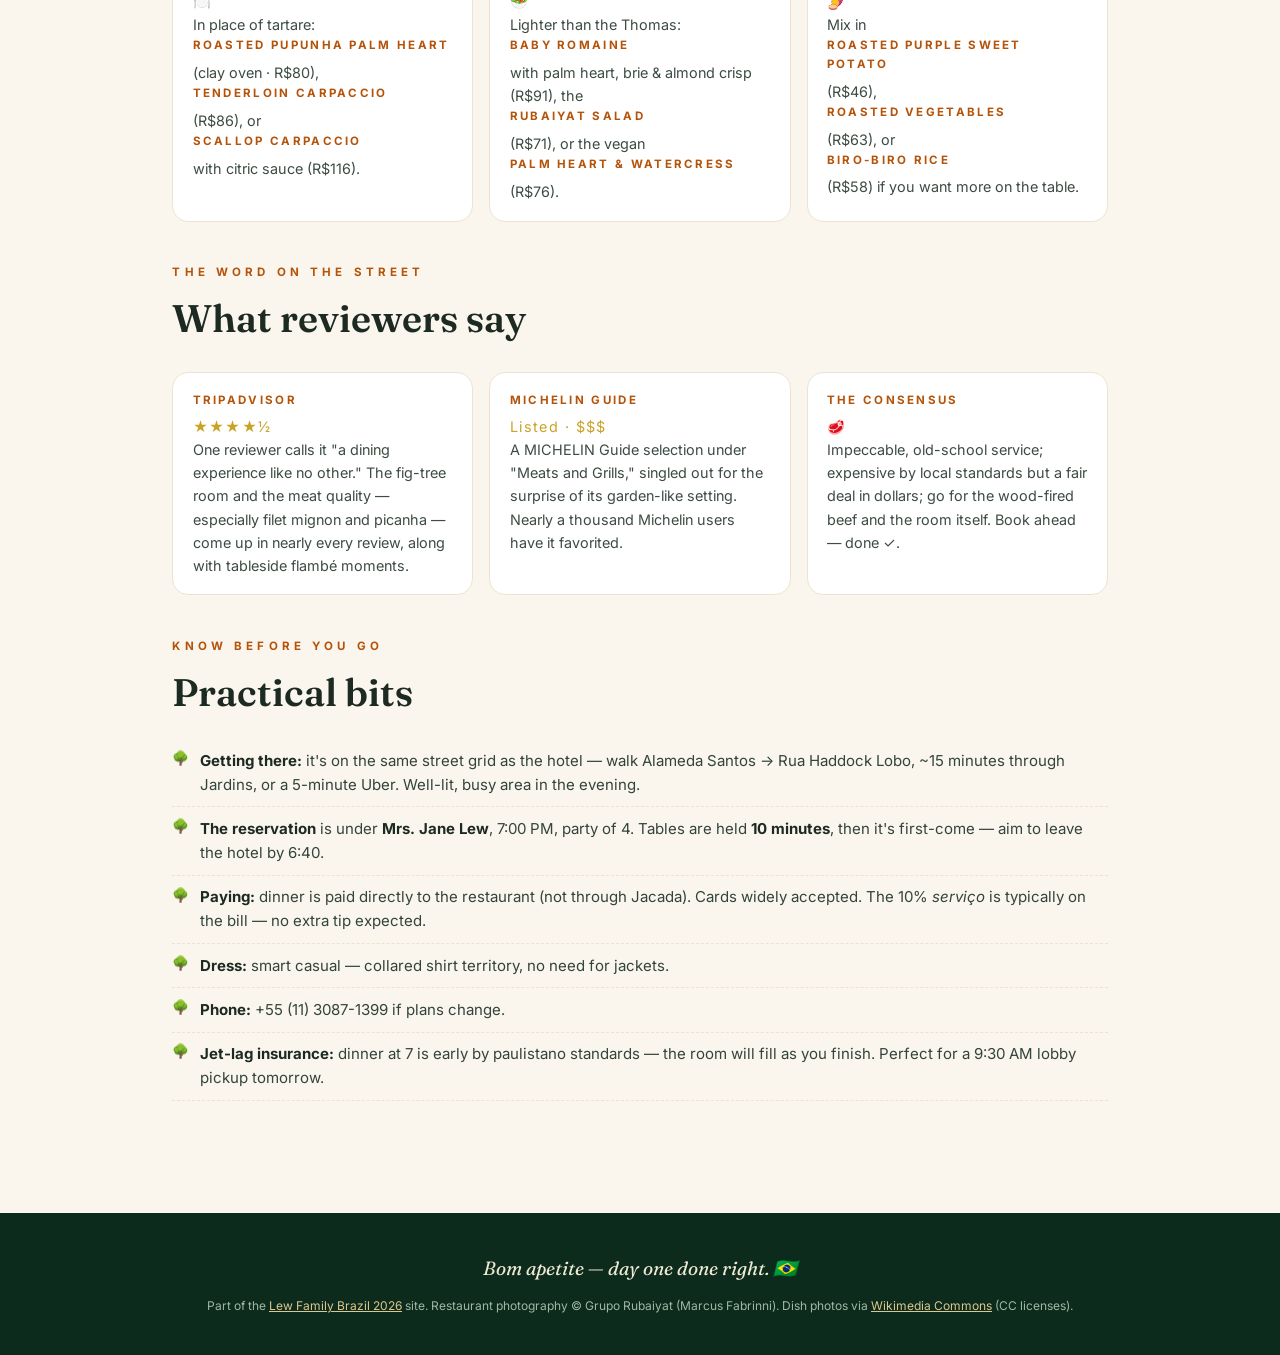
==== commit a6a427b3: "Add description line under each order-card item Co-authored-by: Copilot App <223556219+Copilot@users" ====
--- a/figueira-dinner.html
+++ b/figueira-dinner.html
@@ -69,6 +69,7 @@
 .ordercard tr.grp td{background:var(--cream2);font-weight:700;color:var(--terra);font-size:.74rem;letter-spacing:.14em;text-transform:uppercase}
 .ordercard tr.tot td{border-top:2px solid #d9cfb4;font-weight:700;color:var(--ink);background:#fbf7ea}
 .ordercard .est{color:#8a9088;font-style:italic;font-weight:400}
+.ordercard td .d{display:block;font-weight:400;font-size:.78rem;line-height:1.4;color:#7c837a;margin-top:.2rem}
 
 ul.know{list-style:none;margin-top:1rem}
 ul.know li{padding:.6rem 0 .6rem 1.7rem;position:relative;border-bottom:1px dashed #ece3cf;font-size:.94rem;color:#33443a}
@@ -150,23 +151,23 @@
     <table>
       <tr><th>Item</th><th class="price">R$</th></tr>
       <tr class="grp"><td colspan="2">🥂 To start</td></tr>
-      <tr><td>Caipirinhas ×2 (Evan + Jane)</td><td class="price est">~100</td></tr>
-      <tr><td>Virgin caipirinha ×1 (Ian)</td><td class="price est">~35</td></tr>
-      <tr><td>Água de coco ×1 (Zach)</td><td class="price est">~25</td></tr>
-      <tr><td>Couvert ×4</td><td class="price">164</td></tr>
+      <tr><td>Caipirinhas ×2 (Evan + Jane)<span class="d">Brazil's national cocktail — cachaça, lime &amp; sugar. The essential local toast to open the trip.</span></td><td class="price est">~100</td></tr>
+      <tr><td>Virgin caipirinha ×1 (Ian)<span class="d">Same lime-and-sugar ritual without the alcohol, so Ian's in on the toast.</span></td><td class="price est">~35</td></tr>
+      <tr><td>Água de coco ×1 (Zach)<span class="d">Fresh coconut water — a refreshing, local non-alcoholic pick.</span></td><td class="price est">~25</td></tr>
+      <tr><td>Couvert ×4<span class="d">Warm pão de queijo, focaccia, charcuterie &amp; olives. Cheap per-person opener — treat it as the first course.</span></td><td class="price">164</td></tr>
       <tr class="grp"><td colspan="2">🦐 Starters — to share</td></tr>
-      <tr><td>Grilled Pitu Shrimp, pistachio butter</td><td class="price">159</td></tr>
-      <tr><td>Hand-cut Steak Tartare</td><td class="price">98</td></tr>
+      <tr><td>Grilled Pitu Shrimp, pistachio butter<span class="d">Brazilian freshwater prawns off the grill — our local seafood pick, great to share.</span></td><td class="price">159</td></tr>
+      <tr><td>Hand-cut Steak Tartare<span class="d">House signature with mustard ice cream &amp; potato chips — a fun, only-here starter.</span></td><td class="price">98</td></tr>
       <tr class="grp"><td colspan="2">🥩 Mains — carve &amp; share</td></tr>
-      <tr><td>Picanha Strip Steak</td><td class="price">236</td></tr>
-      <tr><td>Baby Beef (Ribeye)</td><td class="price">242</td></tr>
-      <tr><td>Chimichurri</td><td class="price">18</td></tr>
+      <tr><td>Picanha Strip Steak<span class="d">The iconic Brazilian cut — fat-capped rump. The dish worth traveling for.</span></td><td class="price">236</td></tr>
+      <tr><td>Baby Beef (Ribeye)<span class="d">The most-praised cut in reviews, from Rubaiyat's own farm — impossibly tender.</span></td><td class="price">242</td></tr>
+      <tr><td>Chimichurri<span class="d">Herby garlic-and-vinegar sauce — the classic partner for the picanha.</span></td><td class="price">18</td></tr>
       <tr class="grp"><td colspan="2">🥗 Salad &amp; sides</td></tr>
-      <tr><td>Thomas Salad</td><td class="price">98</td></tr>
-      <tr><td>Creamy Pupunha Palm Heart au gratin</td><td class="price">71</td></tr>
-      <tr><td>Luiz Tavares Farofa</td><td class="price">49</td></tr>
+      <tr><td>Thomas Salad<span class="d">Arugula, Iberian ham, caramelized figs, walnuts &amp; gorgonzola — the most interesting salad and plenty of greens for Jane.</span></td><td class="price">98</td></tr>
+      <tr><td>Creamy Pupunha Palm Heart au gratin<span class="d">Prized peach-palm heart baked with parmesan &amp; almonds — local, rich and veg.</span></td><td class="price">71</td></tr>
+      <tr><td>Luiz Tavares Farofa<span class="d">Rubaiyat's gourmet toasted-cassava side — the traditional thing to spoon over steak.</span></td><td class="price">49</td></tr>
       <tr class="grp"><td colspan="2">🍮 Dessert</td></tr>
-      <tr><td>Mil-folhas ×2, to share</td><td class="price est">~130</td></tr>
+      <tr><td>Mil-folhas ×2, to share<span class="d">Layered puff-pastry Napoleon with vanilla cream — the dessert to end on.</span></td><td class="price est">~130</td></tr>
       <tr class="tot"><td>Food subtotal (menu prices)</td><td class="price">1,135</td></tr>
       <tr class="tot"><td>Est. total w/ drinks + dessert + 10% serviço</td><td class="price">~1,545</td></tr>
     </table>
